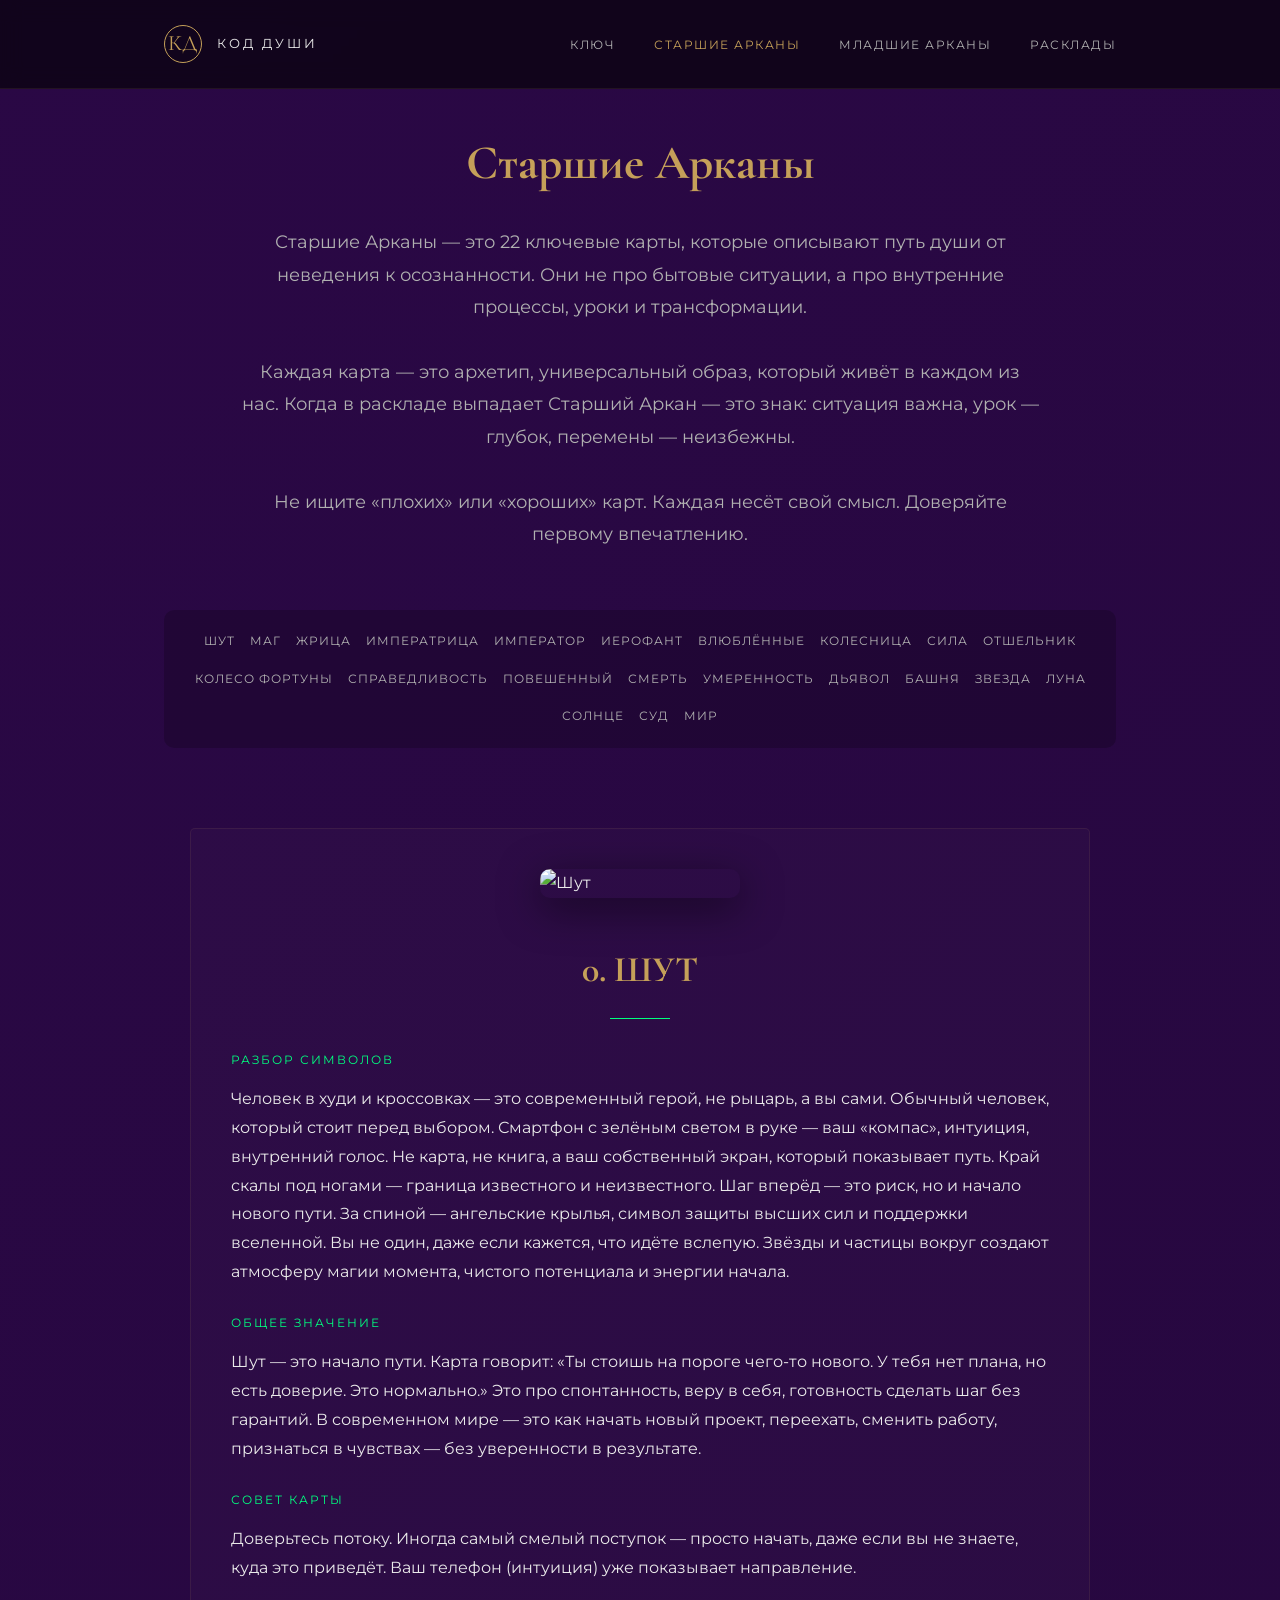
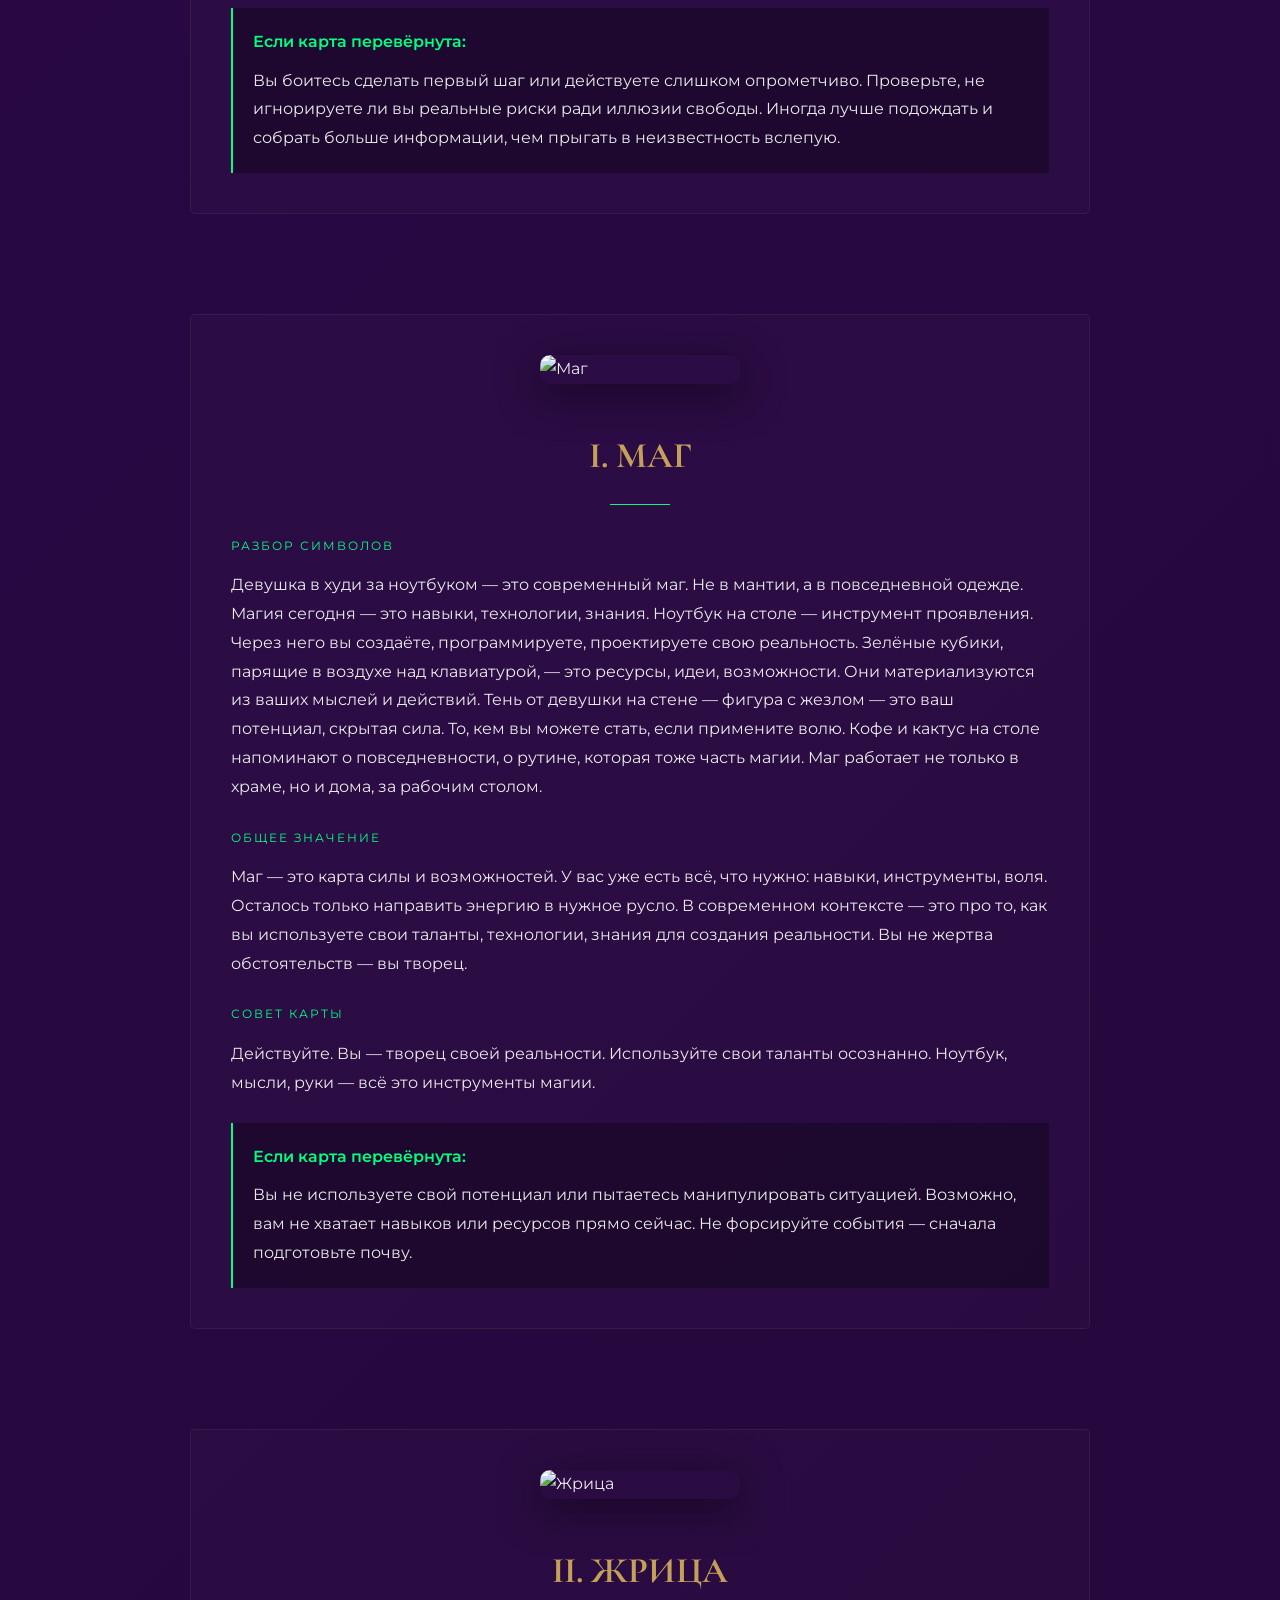
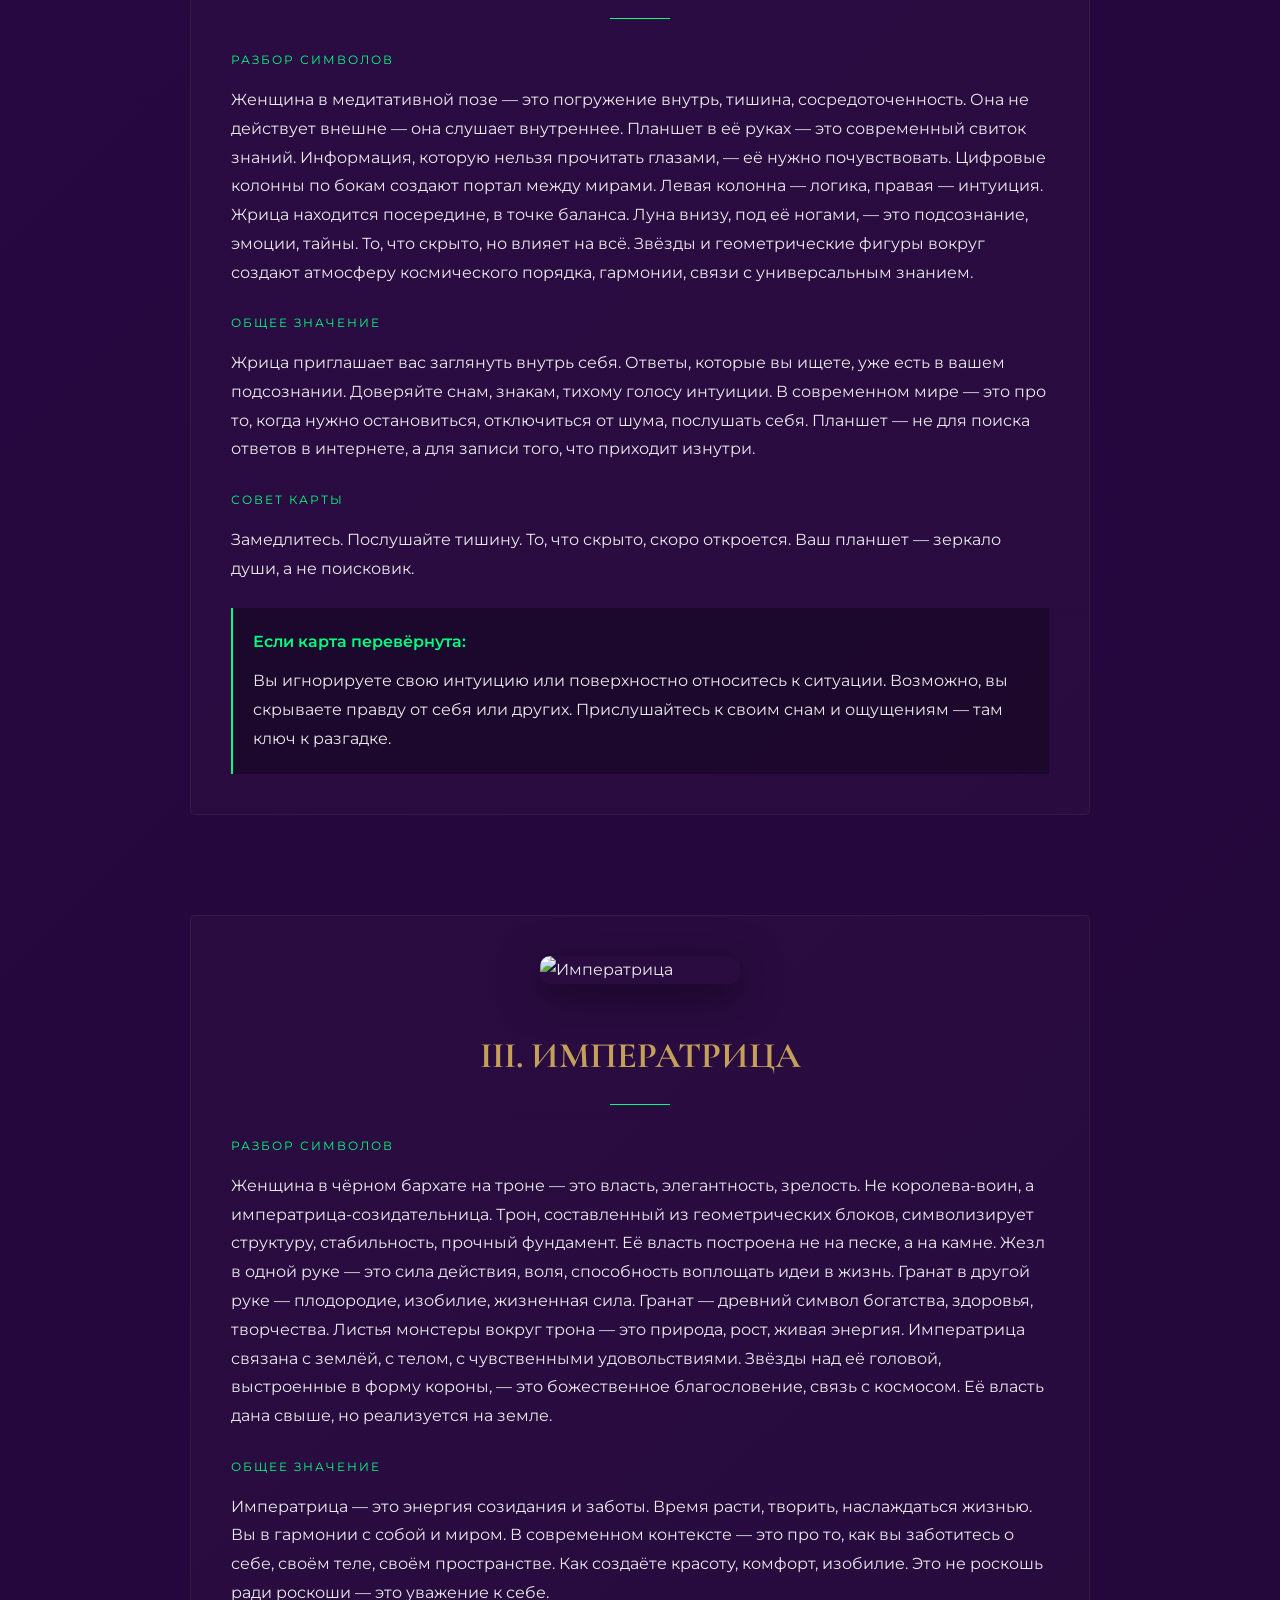
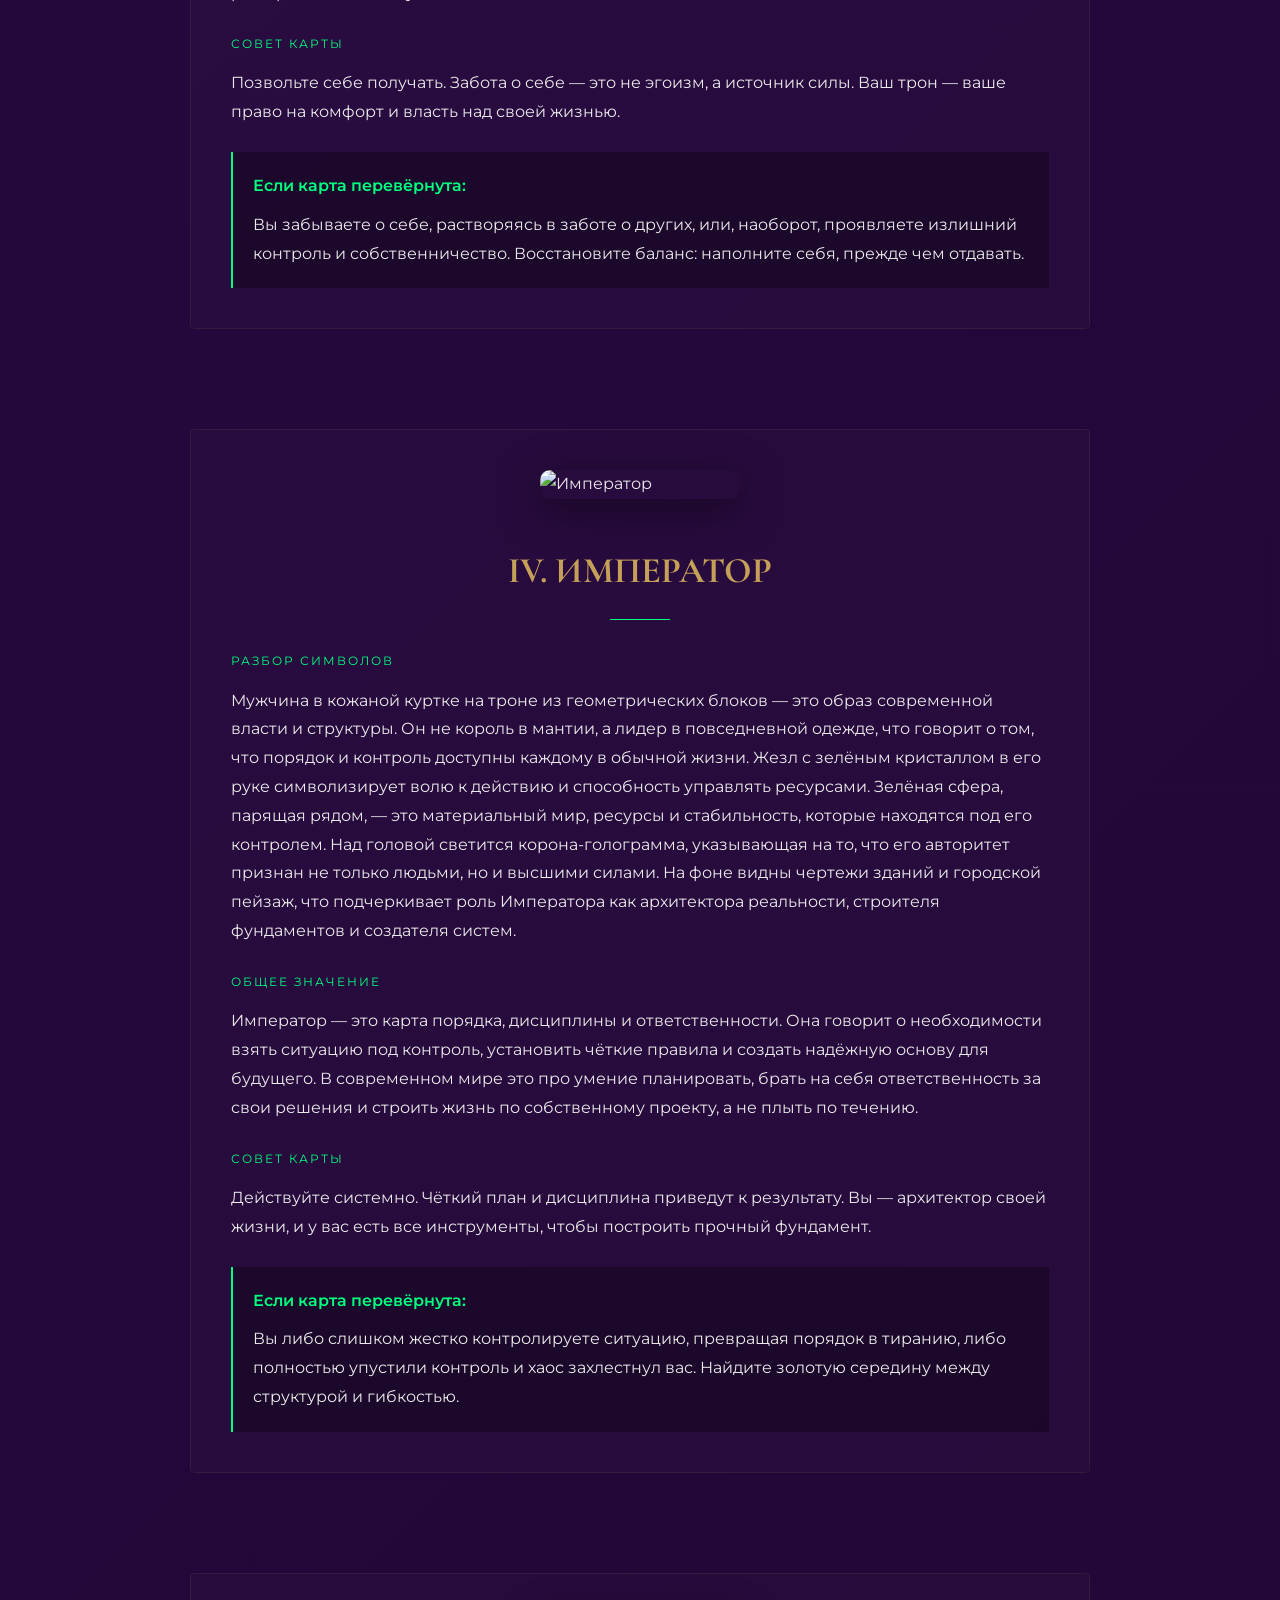
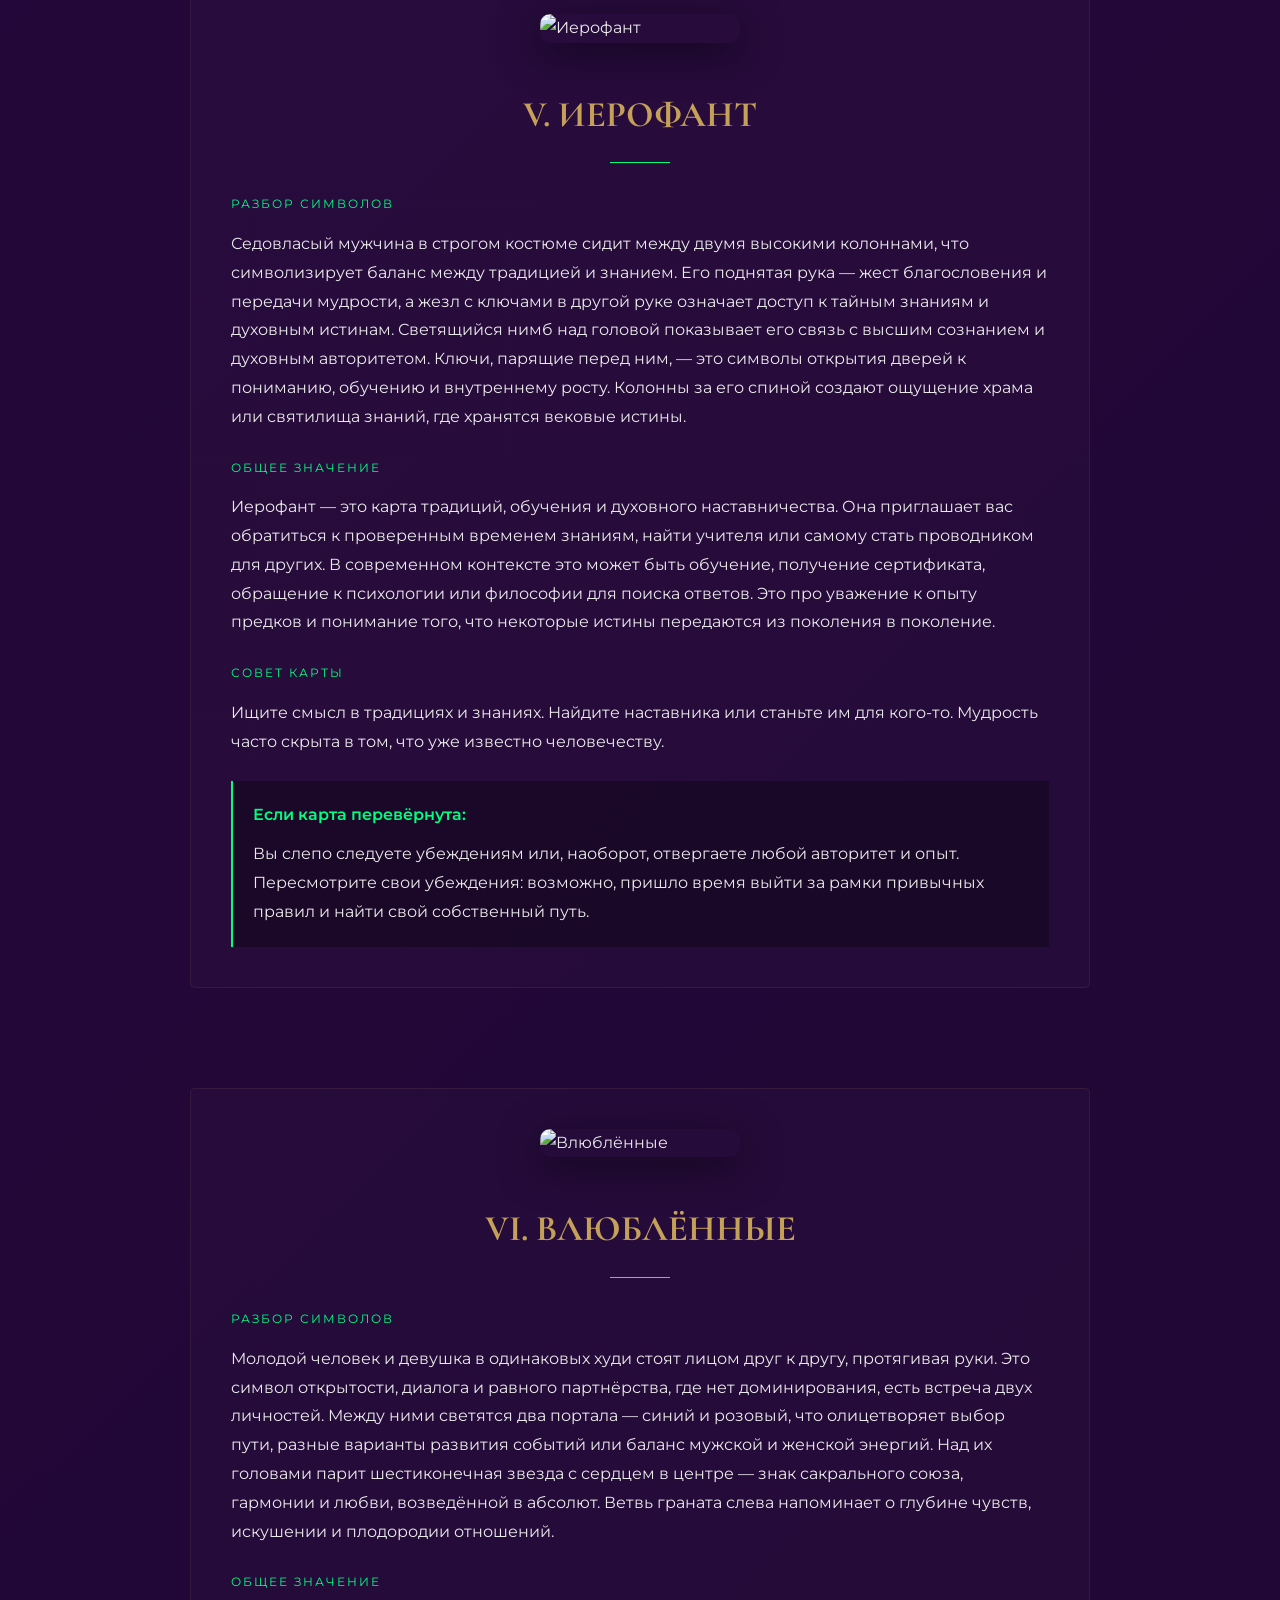
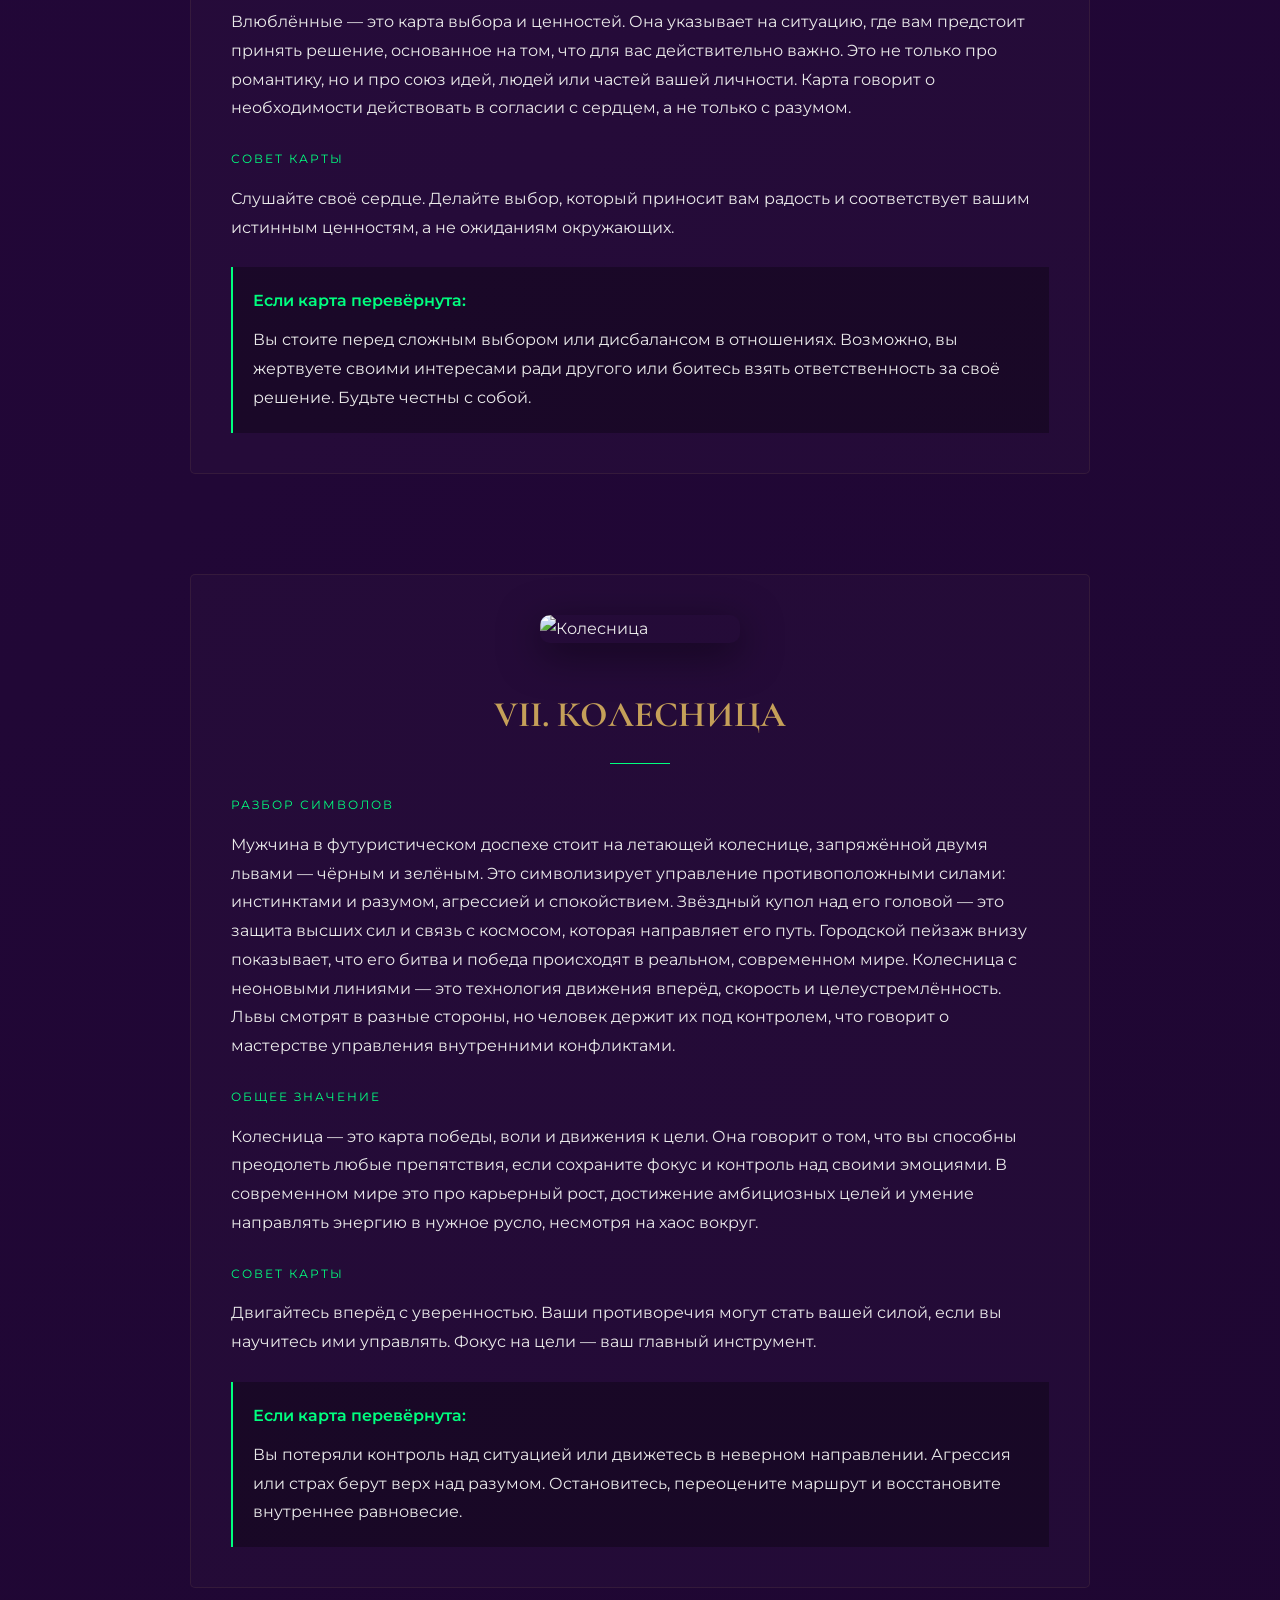
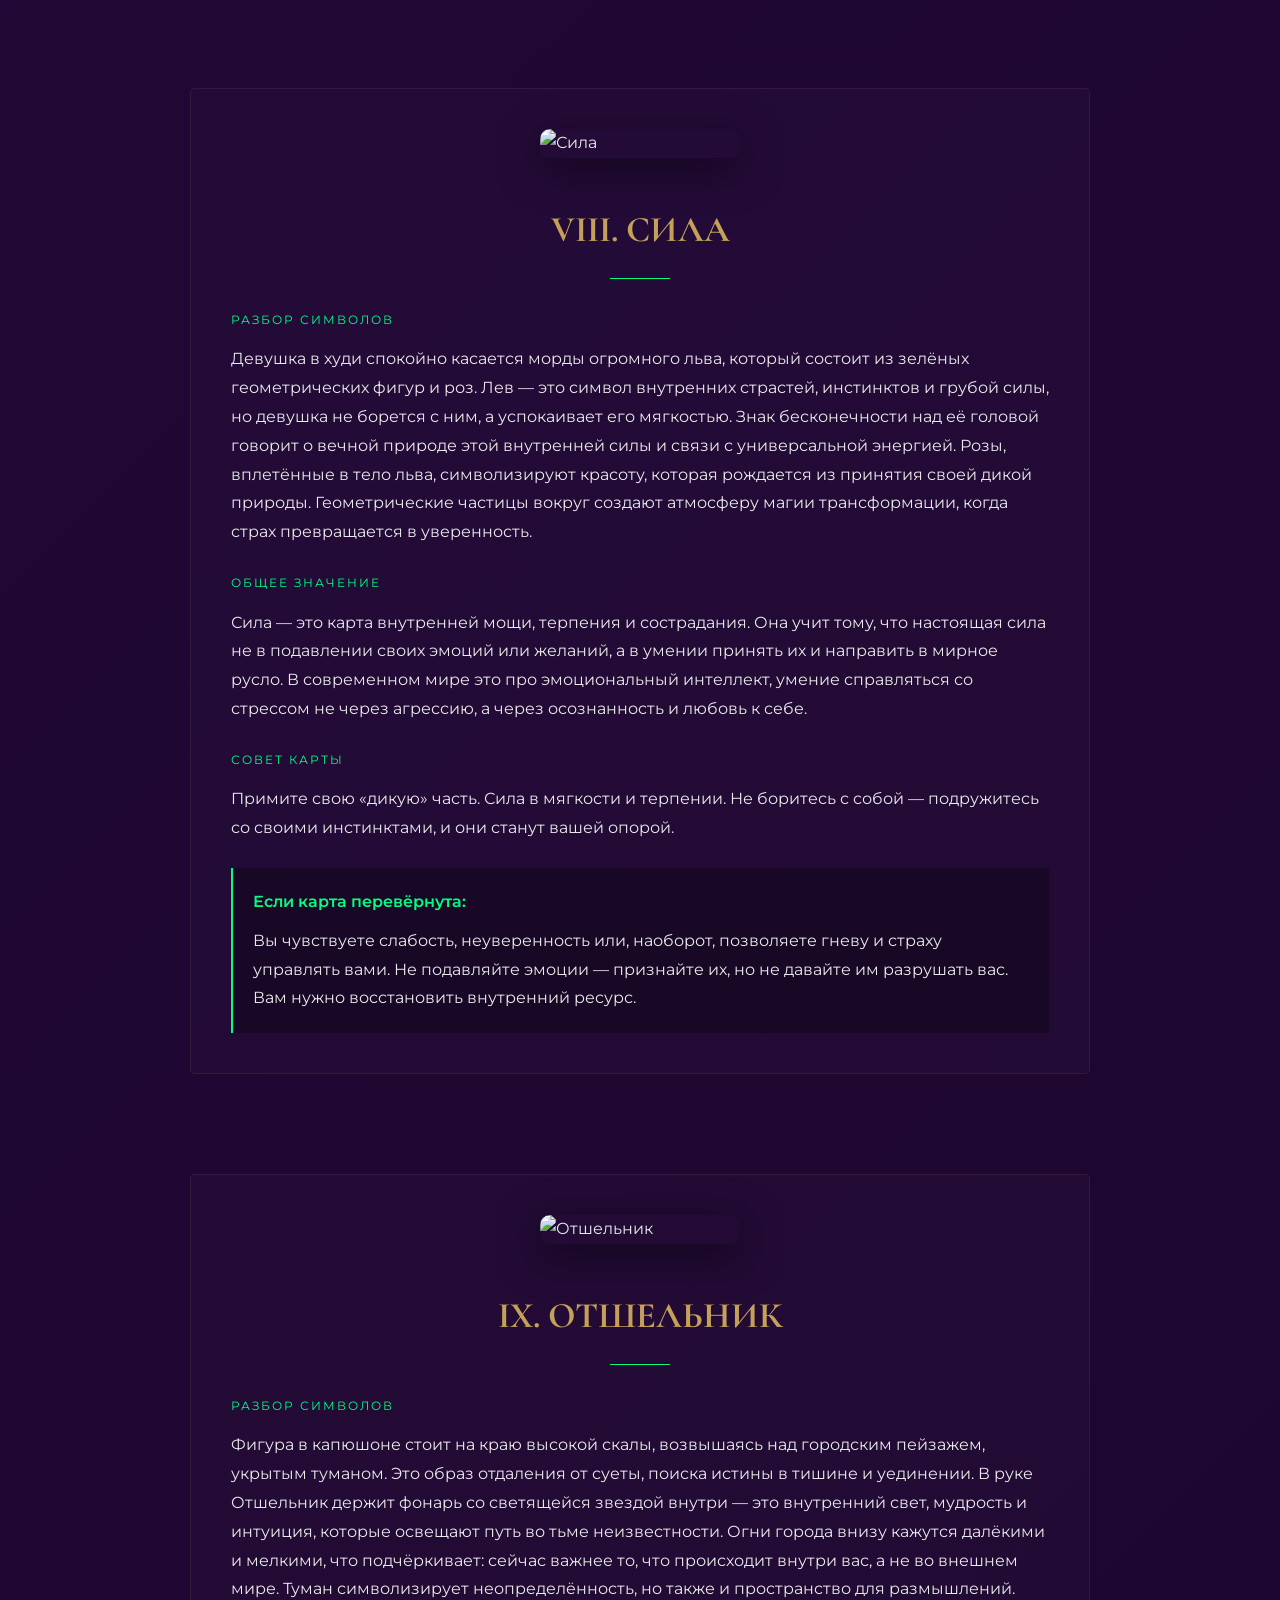
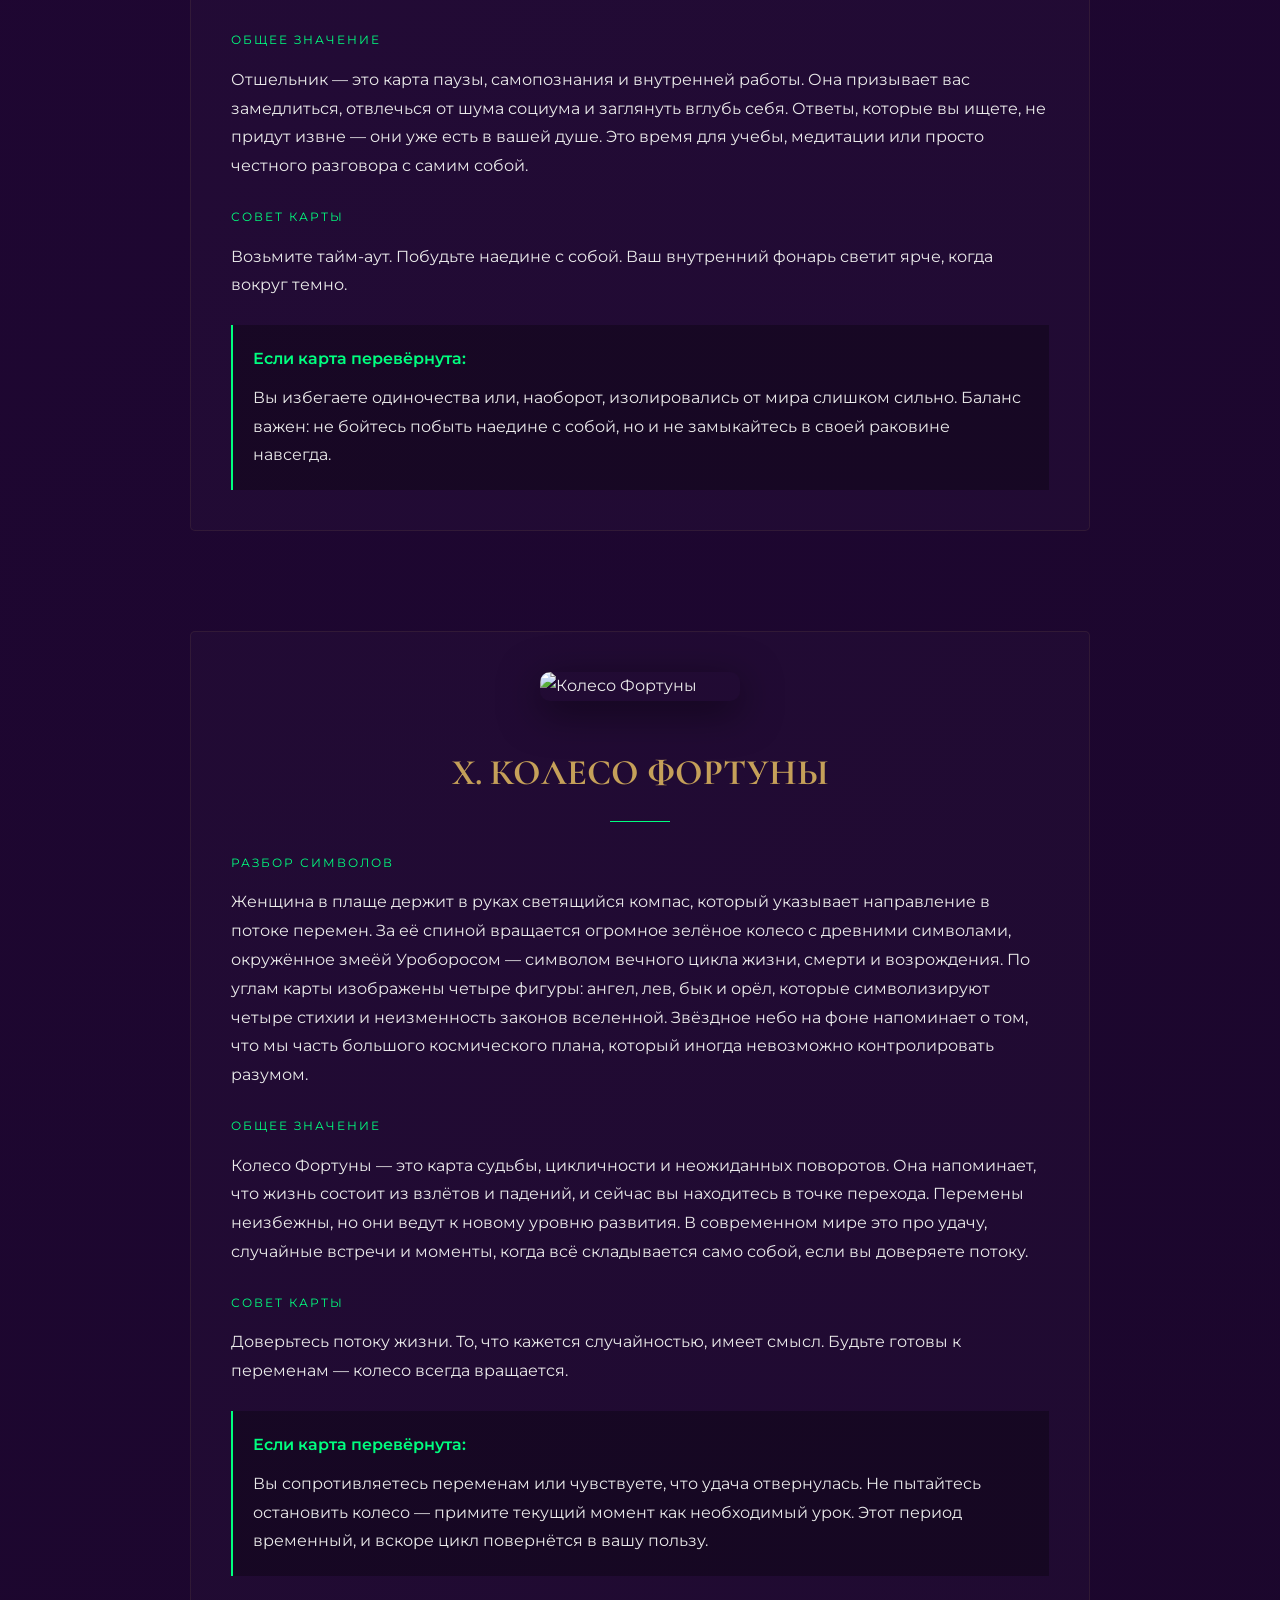
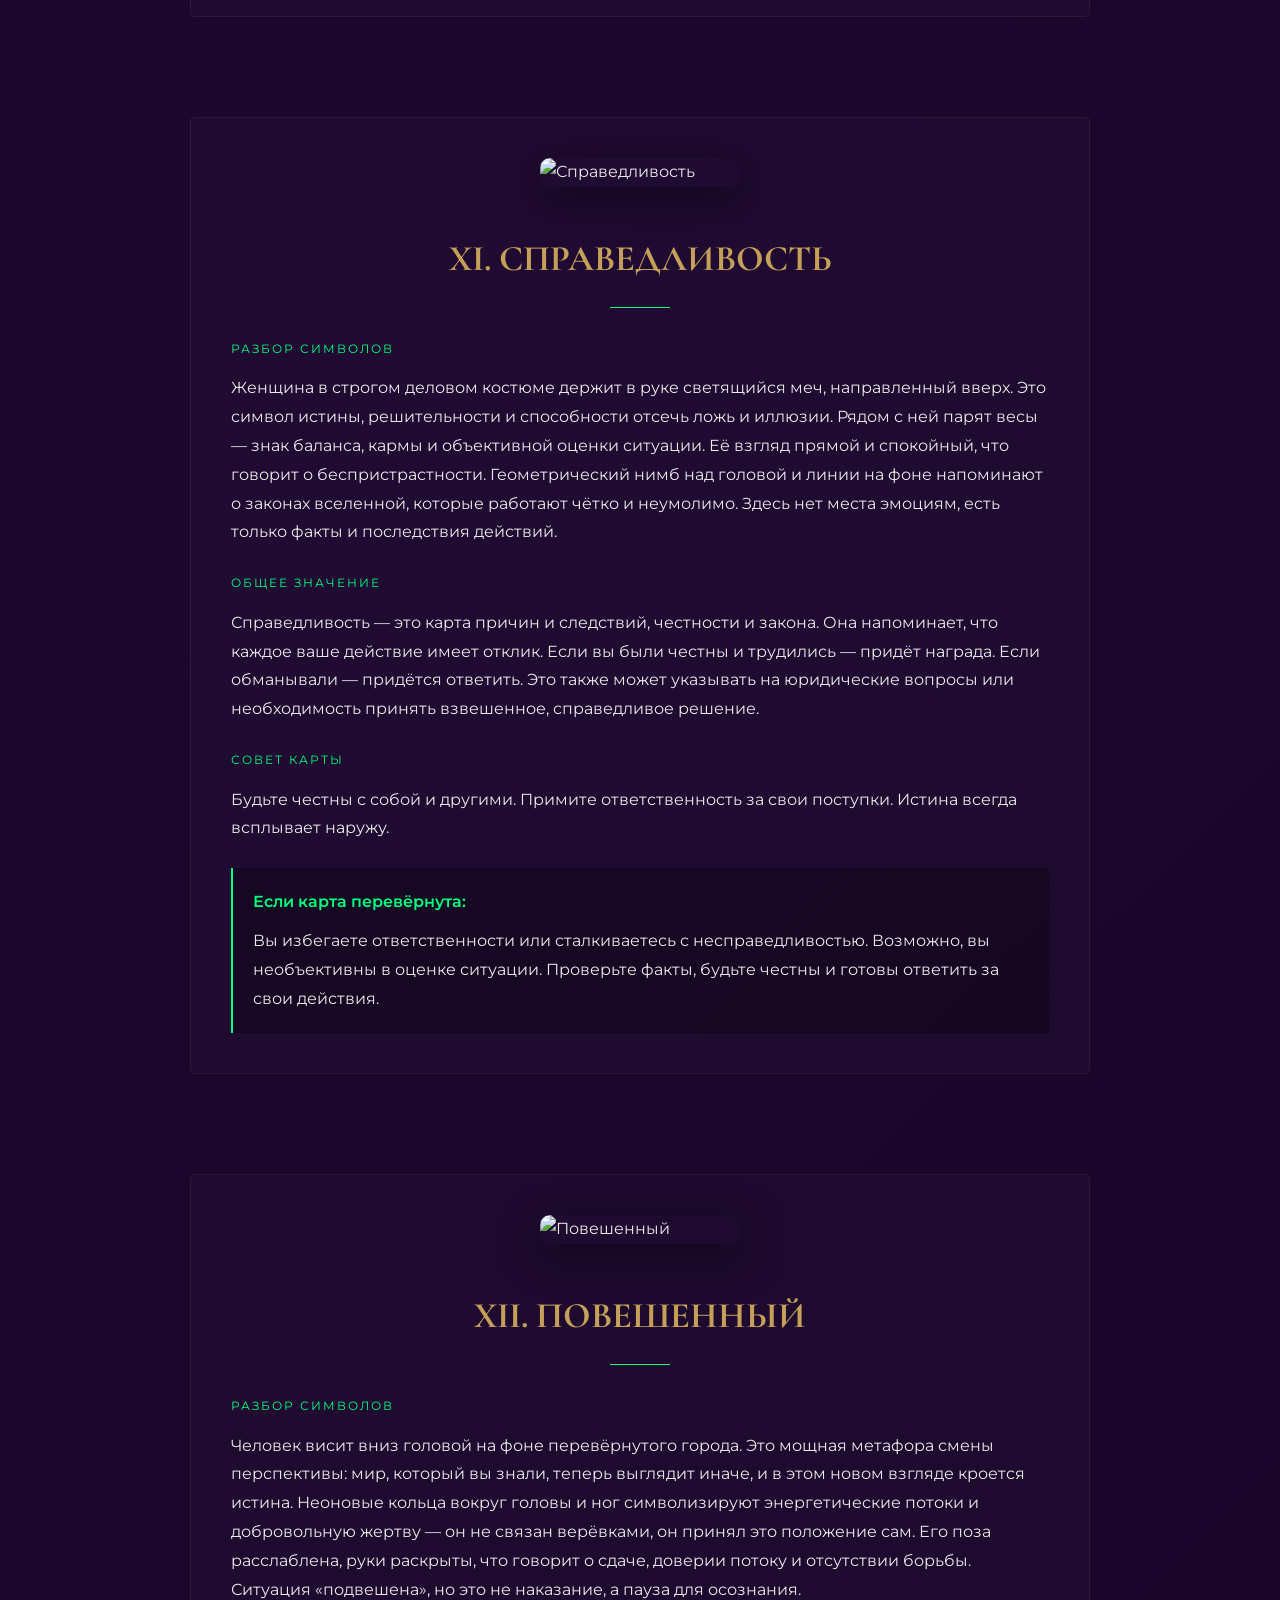
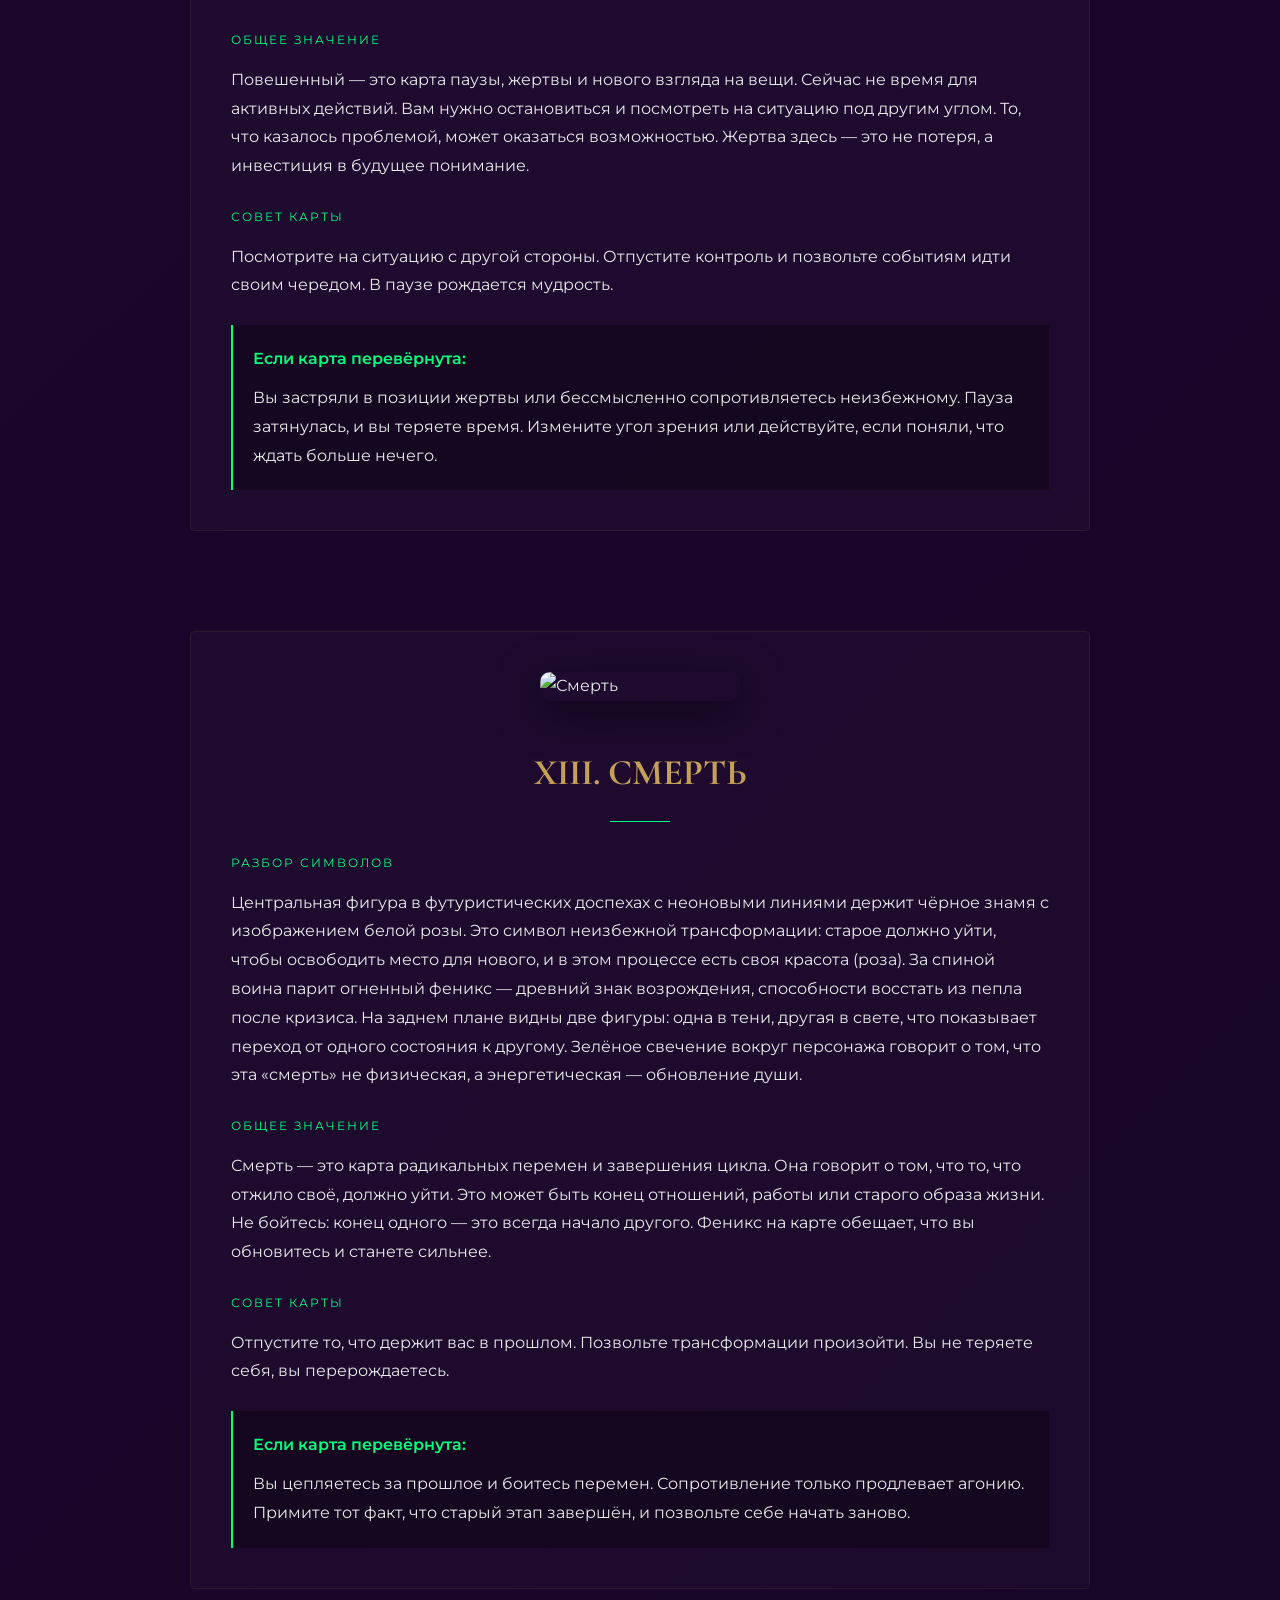
==== major.html @ 0b264f7a "Add files via upload" ====
<!DOCTYPE html>
<html lang="ru">
<head>
    <meta charset="UTF-8">
    <meta name="viewport" content="width=device-width, initial-scale=1.0">
    <title>Старшие Арканы | Код Души</title>
    <link rel="stylesheet" href="style.css">
    <link rel="preconnect" href="https://fonts.googleapis.com">
    <link rel="preconnect" href="https://fonts.gstatic.com" crossorigin>
    <link href="https://fonts.googleapis.com/css2?family=Cormorant+Garamond:ital,wght@0,300;0,400;0,600;1,400&family=Montserrat:wght@200;300;400&display=swap" rel="stylesheet">
    
       <style>
        .intro-text {
            max-width: 800px;
            margin: 0 auto 60px;
            text-align: center;
            font-size: 18px;
            line-height: 1.8;
            color: var(--text-muted);
        }

        .nav-links {
            display: flex;
            flex-wrap: wrap;
            justify-content: center;
            gap: 15px;
            margin-bottom: 80px;
            padding: 20px;
            background: rgba(0,0,0,0.2);
            border-radius: 10px;
        }

        .nav-links a {
            font-size: 12px;
            text-transform: uppercase;
            letter-spacing: 1px;
            color: var(--text-muted);
            text-decoration: none;
            transition: 0.3s;
            border-bottom: 1px solid transparent;
        }

        .nav-links a:hover {
            color: var(--gold);
            border-color: var(--gold);
        }

        .card-block {
            max-width: 900px;
            margin: 0 auto 100px;
            padding: 40px;
            background: rgba(255, 255, 255, 0.02);
            border: 1px solid rgba(197, 160, 89, 0.1);
            border-radius: 5px;
            scroll-margin-top: 120px;
        }

        .card-image {
            width: 100%;
            max-width: 200px; /* УМЕНЬШЕНО В 2 РАЗА */
            margin: 0 auto 40px;
            display: block;
            border-radius: 10px;
            box-shadow: 0 10px 40px rgba(0, 0, 0, 0.5);
        }

        .card-title {
            font-family: var(--font-serif);
            font-size: 36px;
            color: var(--gold);
            margin-bottom: 30px;
            text-align: center;
            position: relative;
        }

        .card-title::after {
            content: '';
            display: block;
            width: 60px;
            height: 1px;
            background: var(--emerald);
            margin: 15px auto 0;
        }

        .section-label {
            font-family: var(--font-sans);
            font-size: 12px;
            text-transform: uppercase;
            letter-spacing: 2px;
            color: var(--emerald);
            margin-bottom: 15px;
            display: block;
        }

        .card-text {
            font-size: 16px;
            line-height: 1.8;
            color: var(--text-main);
            margin-bottom: 25px;
        }

        .reversed-box {
            background: rgba(0, 0, 0, 0.3);
            padding: 20px;
            border-left: 2px solid var(--emerald);
            margin-top: 20px;
        }

        .reversed-title {
            color: var(--emerald);
            font-weight: 600;
            margin-bottom: 10px;
            display: block;
        }

        .back-to-top {
            position: fixed;
            bottom: 30px;
            right: 30px;
            width: 50px;
            height: 50px;
            background: rgba(197, 160, 89, 0.1);
            border: 1px solid var(--gold);
            color: var(--gold);
            display: flex;
            align-items: center;
            justify-content: center;
            font-size: 24px;
            cursor: pointer;
            opacity: 0;
            visibility: hidden;
            transition: 0.4s;
            z-index: 900;
            text-decoration: none;
        }

        .back-to-top.visible {
            opacity: 1;
            visibility: visible;
        }

        .back-to-top:hover {
            background: var(--gold);
            color: var(--bg-deep);
        }

        @media (max-width: 768px) {
            .card-image {
                max-width: 150px; /* УМЕНЬШЕНО ДЛЯ МОБИЛЬНЫХ */
            }
            
            .card-block {
                padding: 25px;
            }
        }
    </style>
</head>
<body>

    <header class="header">
        <div class="container header-inner">
            <a href="index.html" class="logo-link">
                <div class="logo-mono">КД</div>
                <div class="logo-text">КОД ДУШИ</div>
            </a>
            <nav class="desktop-nav">
                <a href="key.html">Ключ</a>
                <a href="major.html" style="color: var(--gold);">Старшие Арканы</a>
                <a href="minor.html">Младшие Арканы</a>
                <a href="spreads.html">Расклады</a>
            </nav>
        </div>
    </header>

    <main class="container" style="padding-top: 120px;">
        
        <h1 style="text-align: center; font-family: var(--font-serif); font-size: 48px; color: var(--gold); margin-bottom: 20px;">Старшие Арканы</h1>
        
        <p class="intro-text">
            Старшие Арканы — это 22 ключевые карты, которые описывают путь души от неведения к осознанности. Они не про бытовые ситуации, а про внутренние процессы, уроки и трансформации.<br><br>
            Каждая карта — это архетип, универсальный образ, который живёт в каждом из нас. Когда в раскладе выпадает Старший Аркан — это знак: ситуация важна, урок — глубок, перемены — неизбежны.<br><br>
            Не ищите «плохих» или «хороших» карт. Каждая несёт свой смысл. Доверяйте первому впечатлению.
        </p>

        <div class="nav-links" id="top">
            <a href="#shut">Шут</a>
            <a href="#mag">Маг</a>
            <a href="#zhrica">Жрица</a>
            <a href="#imperatritsa">Императрица</a>
            <a href="#imperator">Император</a>
            <a href="#ierofant">Иерофант</a>
            <a href="#vlublennye">Влюблённые</a>
            <a href="#kolesnica">Колесница</a>
            <a href="#sila">Сила</a>
            <a href="#otshelnik">Отшельник</a>
            <a href="#koleso">Колесо Фортуны</a>
            <a href="#spravedlivost">Справедливость</a>
            <a href="#poveshenny">Повешенный</a>
            <a href="#smert">Смерть</a>
            <a href="#umerennost">Умеренность</a>
            <a href="#dyavol">Дьявол</a>
            <a href="#bashnya">Башня</a>
            <a href="#zvezda">Звезда</a>
            <a href="#luna">Луна</a>
            <a href="#solntse">Солнце</a>
            <a href="#sud">Суд</a>
            <a href="#mir">Мир</a>
        </div>

        <!-- 0. ШУТ -->
        <article id="shut" class="card-block">
            <img src="images/major/shut.png" alt="Шут" class="card-image">
            <h2 class="card-title">0. ШУТ</h2>
            
            <span class="section-label">Разбор символов</span>
            <p class="card-text">Человек в худи и кроссовках — это современный герой, не рыцарь, а вы сами. Обычный человек, который стоит перед выбором. Смартфон с зелёным светом в руке — ваш «компас», интуиция, внутренний голос. Не карта, не книга, а ваш собственный экран, который показывает путь. Край скалы под ногами — граница известного и неизвестного. Шаг вперёд — это риск, но и начало нового пути. За спиной — ангельские крылья, символ защиты высших сил и поддержки вселенной. Вы не один, даже если кажется, что идёте вслепую. Звёзды и частицы вокруг создают атмосферу магии момента, чистого потенциала и энергии начала.</p>

            <span class="section-label">Общее значение</span>
            <p class="card-text">Шут — это начало пути. Карта говорит: «Ты стоишь на пороге чего-то нового. У тебя нет плана, но есть доверие. Это нормально.» Это про спонтанность, веру в себя, готовность сделать шаг без гарантий. В современном мире — это как начать новый проект, переехать, сменить работу, признаться в чувствах — без уверенности в результате.</p>

            <span class="section-label">Совет карты</span>
            <p class="card-text">Доверьтесь потоку. Иногда самый смелый поступок — просто начать, даже если вы не знаете, куда это приведёт. Ваш телефон (интуиция) уже показывает направление.</p>

            <div class="reversed-box">
                <span class="reversed-title">Если карта перевёрнута:</span>
                <p class="card-text" style="margin-bottom:0;">Вы боитесь сделать первый шаг или действуете слишком опрометчиво. Проверьте, не игнорируете ли вы реальные риски ради иллюзии свободы. Иногда лучше подождать и собрать больше информации, чем прыгать в неизвестность вслепую.</p>
            </div>
        </article>

        <!-- I. МАГ -->
        <article id="mag" class="card-block">
            <img src="images/major/mag.png" alt="Маг" class="card-image">
            <h2 class="card-title">I. МАГ</h2>
            
            <span class="section-label">Разбор символов</span>
            <p class="card-text">Девушка в худи за ноутбуком — это современный маг. Не в мантии, а в повседневной одежде. Магия сегодня — это навыки, технологии, знания. Ноутбук на столе — инструмент проявления. Через него вы создаёте, программируете, проектируете свою реальность. Зелёные кубики, парящие в воздухе над клавиатурой, — это ресурсы, идеи, возможности. Они материализуются из ваших мыслей и действий. Тень от девушки на стене — фигура с жезлом — это ваш потенциал, скрытая сила. То, кем вы можете стать, если примените волю. Кофе и кактус на столе напоминают о повседневности, о рутине, которая тоже часть магии. Маг работает не только в храме, но и дома, за рабочим столом.</p>

            <span class="section-label">Общее значение</span>
            <p class="card-text">Маг — это карта силы и возможностей. У вас уже есть всё, что нужно: навыки, инструменты, воля. Осталось только направить энергию в нужное русло. В современном контексте — это про то, как вы используете свои таланты, технологии, знания для создания реальности. Вы не жертва обстоятельств — вы творец.</p>

            <span class="section-label">Совет карты</span>
            <p class="card-text">Действуйте. Вы — творец своей реальности. Используйте свои таланты осознанно. Ноутбук, мысли, руки — всё это инструменты магии.</p>

            <div class="reversed-box">
                <span class="reversed-title">Если карта перевёрнута:</span>
                <p class="card-text" style="margin-bottom:0;">Вы не используете свой потенциал или пытаетесь манипулировать ситуацией. Возможно, вам не хватает навыков или ресурсов прямо сейчас. Не форсируйте события — сначала подготовьте почву.</p>
            </div>
        </article>

        <!-- II. ЖРИЦА -->
        <article id="zhrica" class="card-block">
            <img src="images/major/zhrica.png" alt="Жрица" class="card-image">
            <h2 class="card-title">II. ЖРИЦА</h2>
            
            <span class="section-label">Разбор символов</span>
            <p class="card-text">Женщина в медитативной позе — это погружение внутрь, тишина, сосредоточенность. Она не действует внешне — она слушает внутреннее. Планшет в её руках — это современный свиток знаний. Информация, которую нельзя прочитать глазами, — её нужно почувствовать. Цифровые колонны по бокам создают портал между мирами. Левая колонна — логика, правая — интуиция. Жрица находится посередине, в точке баланса. Луна внизу, под её ногами, — это подсознание, эмоции, тайны. То, что скрыто, но влияет на всё. Звёзды и геометрические фигуры вокруг создают атмосферу космического порядка, гармонии, связи с универсальным знанием.</p>

            <span class="section-label">Общее значение</span>
            <p class="card-text">Жрица приглашает вас заглянуть внутрь себя. Ответы, которые вы ищете, уже есть в вашем подсознании. Доверяйте снам, знакам, тихому голосу интуиции. В современном мире — это про то, когда нужно остановиться, отключиться от шума, послушать себя. Планшет — не для поиска ответов в интернете, а для записи того, что приходит изнутри.</p>

            <span class="section-label">Совет карты</span>
            <p class="card-text">Замедлитесь. Послушайте тишину. То, что скрыто, скоро откроется. Ваш планшет — зеркало души, а не поисковик.</p>

            <div class="reversed-box">
                <span class="reversed-title">Если карта перевёрнута:</span>
                <p class="card-text" style="margin-bottom:0;">Вы игнорируете свою интуицию или поверхностно относитесь к ситуации. Возможно, вы скрываете правду от себя или других. Прислушайтесь к своим снам и ощущениям — там ключ к разгадке.</p>
            </div>
        </article>

        <!-- III. ИМПЕРАТРИЦА -->
        <article id="imperatritsa" class="card-block">
            <img src="images/major/imperatritsa.png" alt="Императрица" class="card-image">
            <h2 class="card-title">III. ИМПЕРАТРИЦА</h2>
            
            <span class="section-label">Разбор символов</span>
            <p class="card-text">Женщина в чёрном бархате на троне — это власть, элегантность, зрелость. Не королева-воин, а императрица-созидательница. Трон, составленный из геометрических блоков, символизирует структуру, стабильность, прочный фундамент. Её власть построена не на песке, а на камне. Жезл в одной руке — это сила действия, воля, способность воплощать идеи в жизнь. Гранат в другой руке — плодородие, изобилие, жизненная сила. Гранат — древний символ богатства, здоровья, творчества. Листья монстеры вокруг трона — это природа, рост, живая энергия. Императрица связана с землёй, с телом, с чувственными удовольствиями. Звёзды над её головой, выстроенные в форму короны, — это божественное благословение, связь с космосом. Её власть дана свыше, но реализуется на земле.</p>

            <span class="section-label">Общее значение</span>
            <p class="card-text">Императрица — это энергия созидания и заботы. Время расти, творить, наслаждаться жизнью. Вы в гармонии с собой и миром. В современном контексте — это про то, как вы заботитесь о себе, своём теле, своём пространстве. Как создаёте красоту, комфорт, изобилие. Это не роскошь ради роскоши — это уважение к себе.</p>

            <span class="section-label">Совет карты</span>
            <p class="card-text">Позвольте себе получать. Забота о себе — это не эгоизм, а источник силы. Ваш трон — ваше право на комфорт и власть над своей жизнью.</p>

            <div class="reversed-box">
                <span class="reversed-title">Если карта перевёрнута:</span>
                <p class="card-text" style="margin-bottom:0;">Вы забываете о себе, растворяясь в заботе о других, или, наоборот, проявляете излишний контроль и собственничество. Восстановите баланс: наполните себя, прежде чем отдавать.</p>
            </div>
        </article>

        <!-- IV. ИМПЕРАТОР -->
        <article id="imperator" class="card-block">
            <img src="images/major/imperator.png" alt="Император" class="card-image">
            <h2 class="card-title">IV. ИМПЕРАТОР</h2>
            
            <span class="section-label">Разбор символов</span>
            <p class="card-text">Мужчина в кожаной куртке на троне из геометрических блоков — это образ современной власти и структуры. Он не король в мантии, а лидер в повседневной одежде, что говорит о том, что порядок и контроль доступны каждому в обычной жизни. Жезл с зелёным кристаллом в его руке символизирует волю к действию и способность управлять ресурсами. Зелёная сфера, парящая рядом, — это материальный мир, ресурсы и стабильность, которые находятся под его контролем. Над головой светится корона-голограмма, указывающая на то, что его авторитет признан не только людьми, но и высшими силами. На фоне видны чертежи зданий и городской пейзаж, что подчеркивает роль Императора как архитектора реальности, строителя фундаментов и создателя систем.</p>

            <span class="section-label">Общее значение</span>
            <p class="card-text">Император — это карта порядка, дисциплины и ответственности. Она говорит о необходимости взять ситуацию под контроль, установить чёткие правила и создать надёжную основу для будущего. В современном мире это про умение планировать, брать на себя ответственность за свои решения и строить жизнь по собственному проекту, а не плыть по течению.</p>

            <span class="section-label">Совет карты</span>
            <p class="card-text">Действуйте системно. Чёткий план и дисциплина приведут к результату. Вы — архитектор своей жизни, и у вас есть все инструменты, чтобы построить прочный фундамент.</p>

            <div class="reversed-box">
                <span class="reversed-title">Если карта перевёрнута:</span>
                <p class="card-text" style="margin-bottom:0;">Вы либо слишком жестко контролируете ситуацию, превращая порядок в тиранию, либо полностью упустили контроль и хаос захлестнул вас. Найдите золотую середину между структурой и гибкостью.</p>
            </div>
        </article>

        <!-- V. ИЕРОФАНТ -->
        <article id="ierofant" class="card-block">
            <img src="images/major/ierofant.png" alt="Иерофант" class="card-image">
            <h2 class="card-title">V. ИЕРОФАНТ</h2>
            
            <span class="section-label">Разбор символов</span>
            <p class="card-text">Седовласый мужчина в строгом костюме сидит между двумя высокими колоннами, что символизирует баланс между традицией и знанием. Его поднятая рука — жест благословения и передачи мудрости, а жезл с ключами в другой руке означает доступ к тайным знаниям и духовным истинам. Светящийся нимб над головой показывает его связь с высшим сознанием и духовным авторитетом. Ключи, парящие перед ним, — это символы открытия дверей к пониманию, обучению и внутреннему росту. Колонны за его спиной создают ощущение храма или святилища знаний, где хранятся вековые истины.</p>

            <span class="section-label">Общее значение</span>
            <p class="card-text">Иерофант — это карта традиций, обучения и духовного наставничества. Она приглашает вас обратиться к проверенным временем знаниям, найти учителя или самому стать проводником для других. В современном контексте это может быть обучение, получение сертификата, обращение к психологии или философии для поиска ответов. Это про уважение к опыту предков и понимание того, что некоторые истины передаются из поколения в поколение.</p>

            <span class="section-label">Совет карты</span>
            <p class="card-text">Ищите смысл в традициях и знаниях. Найдите наставника или станьте им для кого-то. Мудрость часто скрыта в том, что уже известно человечеству.</p>

            <div class="reversed-box">
                <span class="reversed-title">Если карта перевёрнута:</span>
                <p class="card-text" style="margin-bottom:0;">Вы слепо следуете убеждениям или, наоборот, отвергаете любой авторитет и опыт. Пересмотрите свои убеждения: возможно, пришло время выйти за рамки привычных правил и найти свой собственный путь.</p>
            </div>
        </article>

        <!-- VI. ВЛЮБЛЁННЫЕ -->
        <article id="vlublennye" class="card-block">
            <img src="images/major/vlublennye.png" alt="Влюблённые" class="card-image">
            <h2 class="card-title">VI. ВЛЮБЛЁННЫЕ</h2>
            
            <span class="section-label">Разбор символов</span>
            <p class="card-text">Молодой человек и девушка в одинаковых худи стоят лицом друг к другу, протягивая руки. Это символ открытости, диалога и равного партнёрства, где нет доминирования, есть встреча двух личностей. Между ними светятся два портала — синий и розовый, что олицетворяет выбор пути, разные варианты развития событий или баланс мужской и женской энергий. Над их головами парит шестиконечная звезда с сердцем в центре — знак сакрального союза, гармонии и любви, возведённой в абсолют. Ветвь граната слева напоминает о глубине чувств, искушении и плодородии отношений.</p>

            <span class="section-label">Общее значение</span>
            <p class="card-text">Влюблённые — это карта выбора и ценностей. Она указывает на ситуацию, где вам предстоит принять решение, основанное на том, что для вас действительно важно. Это не только про романтику, но и про союз идей, людей или частей вашей личности. Карта говорит о необходимости действовать в согласии с сердцем, а не только с разумом.</p>

            <span class="section-label">Совет карты</span>
            <p class="card-text">Слушайте своё сердце. Делайте выбор, который приносит вам радость и соответствует вашим истинным ценностям, а не ожиданиям окружающих.</p>

            <div class="reversed-box">
                <span class="reversed-title">Если карта перевёрнута:</span>
                <p class="card-text" style="margin-bottom:0;">Вы стоите перед сложным выбором или дисбалансом в отношениях. Возможно, вы жертвуете своими интересами ради другого или боитесь взять ответственность за своё решение. Будьте честны с собой.</p>
            </div>
        </article>

        <!-- VII. КОЛЕСНИЦА -->
        <article id="kolesnica" class="card-block">
            <img src="images/major/kolesnica.png" alt="Колесница" class="card-image">
            <h2 class="card-title">VII. КОЛЕСНИЦА</h2>
            
            <span class="section-label">Разбор символов</span>
            <p class="card-text">Мужчина в футуристическом доспехе стоит на летающей колеснице, запряжённой двумя львами — чёрным и зелёным. Это символизирует управление противоположными силами: инстинктами и разумом, агрессией и спокойствием. Звёздный купол над его головой — это защита высших сил и связь с космосом, которая направляет его путь. Городской пейзаж внизу показывает, что его битва и победа происходят в реальном, современном мире. Колесница с неоновыми линиями — это технология движения вперёд, скорость и целеустремлённость. Львы смотрят в разные стороны, но человек держит их под контролем, что говорит о мастерстве управления внутренними конфликтами.</p>

            <span class="section-label">Общее значение</span>
            <p class="card-text">Колесница — это карта победы, воли и движения к цели. Она говорит о том, что вы способны преодолеть любые препятствия, если сохраните фокус и контроль над своими эмоциями. В современном мире это про карьерный рост, достижение амбициозных целей и умение направлять энергию в нужное русло, несмотря на хаос вокруг.</p>

            <span class="section-label">Совет карты</span>
            <p class="card-text">Двигайтесь вперёд с уверенностью. Ваши противоречия могут стать вашей силой, если вы научитесь ими управлять. Фокус на цели — ваш главный инструмент.</p>

            <div class="reversed-box">
                <span class="reversed-title">Если карта перевёрнута:</span>
                <p class="card-text" style="margin-bottom:0;">Вы потеряли контроль над ситуацией или движетесь в неверном направлении. Агрессия или страх берут верх над разумом. Остановитесь, переоцените маршрут и восстановите внутреннее равновесие.</p>
            </div>
        </article>

        <!-- VIII. СИЛА -->
        <article id="sila" class="card-block">
            <img src="images/major/sila.png" alt="Сила" class="card-image">
            <h2 class="card-title">VIII. СИЛА</h2>
            
            <span class="section-label">Разбор символов</span>
            <p class="card-text">Девушка в худи спокойно касается морды огромного льва, который состоит из зелёных геометрических фигур и роз. Лев — это символ внутренних страстей, инстинктов и грубой силы, но девушка не борется с ним, а успокаивает его мягкостью. Знак бесконечности над её головой говорит о вечной природе этой внутренней силы и связи с универсальной энергией. Розы, вплетённые в тело льва, символизируют красоту, которая рождается из принятия своей дикой природы. Геометрические частицы вокруг создают атмосферу магии трансформации, когда страх превращается в уверенность.</p>

            <span class="section-label">Общее значение</span>
            <p class="card-text">Сила — это карта внутренней мощи, терпения и сострадания. Она учит тому, что настоящая сила не в подавлении своих эмоций или желаний, а в умении принять их и направить в мирное русло. В современном мире это про эмоциональный интеллект, умение справляться со стрессом не через агрессию, а через осознанность и любовь к себе.</p>

            <span class="section-label">Совет карты</span>
            <p class="card-text">Примите свою «дикую» часть. Сила в мягкости и терпении. Не боритесь с собой — подружитесь со своими инстинктами, и они станут вашей опорой.</p>

            <div class="reversed-box">
                <span class="reversed-title">Если карта перевёрнута:</span>
                <p class="card-text" style="margin-bottom:0;">Вы чувствуете слабость, неуверенность или, наоборот, позволяете гневу и страху управлять вами. Не подавляйте эмоции — признайте их, но не давайте им разрушать вас. Вам нужно восстановить внутренний ресурс.</p>
            </div>
        </article>

        <!-- IX. ОТШЕЛЬНИК -->
        <article id="otshelnik" class="card-block">
            <img src="images/major/otshelnik.png" alt="Отшельник" class="card-image">
            <h2 class="card-title">IX. ОТШЕЛЬНИК</h2>
            
            <span class="section-label">Разбор символов</span>
            <p class="card-text">Фигура в капюшоне стоит на краю высокой скалы, возвышаясь над городским пейзажем, укрытым туманом. Это образ отдаления от суеты, поиска истины в тишине и уединении. В руке Отшельник держит фонарь со светящейся звездой внутри — это внутренний свет, мудрость и интуиция, которые освещают путь во тьме неизвестности. Огни города внизу кажутся далёкими и мелкими, что подчёркивает: сейчас важнее то, что происходит внутри вас, а не во внешнем мире. Туман символизирует неопределённость, но также и пространство для размышлений.</p>

            <span class="section-label">Общее значение</span>
            <p class="card-text">Отшельник — это карта паузы, самопознания и внутренней работы. Она призывает вас замедлиться, отвлечься от шума социума и заглянуть вглубь себя. Ответы, которые вы ищете, не придут извне — они уже есть в вашей душе. Это время для учебы, медитации или просто честного разговора с самим собой.</p>

            <span class="section-label">Совет карты</span>
            <p class="card-text">Возьмите тайм-аут. Побудьте наедине с собой. Ваш внутренний фонарь светит ярче, когда вокруг темно.</p>

            <div class="reversed-box">
                <span class="reversed-title">Если карта перевёрнута:</span>
                <p class="card-text" style="margin-bottom:0;">Вы избегаете одиночества или, наоборот, изолировались от мира слишком сильно. Баланс важен: не бойтесь побыть наедине с собой, но и не замыкайтесь в своей раковине навсегда.</p>
            </div>
        </article>

        <!-- X. КОЛЕСО ФОРТУНЫ -->
        <article id="koleso" class="card-block">
            <img src="images/major/koleso.png" alt="Колесо Фортуны" class="card-image">
            <h2 class="card-title">X. КОЛЕСО ФОРТУНЫ</h2>
            
            <span class="section-label">Разбор символов</span>
            <p class="card-text">Женщина в плаще держит в руках светящийся компас, который указывает направление в потоке перемен. За её спиной вращается огромное зелёное колесо с древними символами, окружённое змеёй Уроборосом — символом вечного цикла жизни, смерти и возрождения. По углам карты изображены четыре фигуры: ангел, лев, бык и орёл, которые символизируют четыре стихии и неизменность законов вселенной. Звёздное небо на фоне напоминает о том, что мы часть большого космического плана, который иногда невозможно контролировать разумом.</p>

            <span class="section-label">Общее значение</span>
            <p class="card-text">Колесо Фортуны — это карта судьбы, цикличности и неожиданных поворотов. Она напоминает, что жизнь состоит из взлётов и падений, и сейчас вы находитесь в точке перехода. Перемены неизбежны, но они ведут к новому уровню развития. В современном мире это про удачу, случайные встречи и моменты, когда всё складывается само собой, если вы доверяете потоку.</p>

            <span class="section-label">Совет карты</span>
            <p class="card-text">Доверьтесь потоку жизни. То, что кажется случайностью, имеет смысл. Будьте готовы к переменам — колесо всегда вращается.</p>

            <div class="reversed-box">
                <span class="reversed-title">Если карта перевёрнута:</span>
                <p class="card-text" style="margin-bottom:0;">Вы сопротивляетесь переменам или чувствуете, что удача отвернулась. Не пытайтесь остановить колесо — примите текущий момент как необходимый урок. Этот период временный, и вскоре цикл повернётся в вашу пользу.</p>
            </div>
        </article>

        <!-- XI. СПРАВЕДЛИВОСТЬ -->
        <article id="spravedlivost" class="card-block">
            <img src="images/major/spravedlivost.png" alt="Справедливость" class="card-image">
            <h2 class="card-title">XI. СПРАВЕДЛИВОСТЬ</h2>
            
            <span class="section-label">Разбор символов</span>
            <p class="card-text">Женщина в строгом деловом костюме держит в руке светящийся меч, направленный вверх. Это символ истины, решительности и способности отсечь ложь и иллюзии. Рядом с ней парят весы — знак баланса, кармы и объективной оценки ситуации. Её взгляд прямой и спокойный, что говорит о беспристрастности. Геометрический нимб над головой и линии на фоне напоминают о законах вселенной, которые работают чётко и неумолимо. Здесь нет места эмоциям, есть только факты и последствия действий.</p>

            <span class="section-label">Общее значение</span>
            <p class="card-text">Справедливость — это карта причин и следствий, честности и закона. Она напоминает, что каждое ваше действие имеет отклик. Если вы были честны и трудились — придёт награда. Если обманывали — придётся ответить. Это также может указывать на юридические вопросы или необходимость принять взвешенное, справедливое решение.</p>

            <span class="section-label">Совет карты</span>
            <p class="card-text">Будьте честны с собой и другими. Примите ответственность за свои поступки. Истина всегда всплывает наружу.</p>

            <div class="reversed-box">
                <span class="reversed-title">Если карта перевёрнута:</span>
                <p class="card-text" style="margin-bottom:0;">Вы избегаете ответственности или сталкиваетесь с несправедливостью. Возможно, вы необъективны в оценке ситуации. Проверьте факты, будьте честны и готовы ответить за свои действия.</p>
            </div>
        </article>

        <!-- XII. ПОВЕШЕННЫЙ -->
        <article id="poveshenny" class="card-block">
            <img src="images/major/poveshenny.png" alt="Повешенный" class="card-image">
            <h2 class="card-title">XII. ПОВЕШЕННЫЙ</h2>
            
            <span class="section-label">Разбор символов</span>
            <p class="card-text">Человек висит вниз головой на фоне перевёрнутого города. Это мощная метафора смены перспективы: мир, который вы знали, теперь выглядит иначе, и в этом новом взгляде кроется истина. Неоновые кольца вокруг головы и ног символизируют энергетические потоки и добровольную жертву — он не связан верёвками, он принял это положение сам. Его поза расслаблена, руки раскрыты, что говорит о сдаче, доверии потоку и отсутствии борьбы. Ситуация «подвешена», но это не наказание, а пауза для осознания.</p>

            <span class="section-label">Общее значение</span>
            <p class="card-text">Повешенный — это карта паузы, жертвы и нового взгляда на вещи. Сейчас не время для активных действий. Вам нужно остановиться и посмотреть на ситуацию под другим углом. То, что казалось проблемой, может оказаться возможностью. Жертва здесь — это не потеря, а инвестиция в будущее понимание.</p>

            <span class="section-label">Совет карты</span>
            <p class="card-text">Посмотрите на ситуацию с другой стороны. Отпустите контроль и позвольте событиям идти своим чередом. В паузе рождается мудрость.</p>

            <div class="reversed-box">
                <span class="reversed-title">Если карта перевёрнута:</span>
                <p class="card-text" style="margin-bottom:0;">Вы застряли в позиции жертвы или бессмысленно сопротивляетесь неизбежному. Пауза затянулась, и вы теряете время. Измените угол зрения или действуйте, если поняли, что ждать больше нечего.</p>
            </div>
        </article>

        <!-- XIII. СМЕРТЬ -->
        <article id="smert" class="card-block">
            <img src="images/major/smert.png" alt="Смерть" class="card-image">
            <h2 class="card-title">XIII. СМЕРТЬ</h2>
            
            <span class="section-label">Разбор символов</span>
            <p class="card-text">Центральная фигура в футуристических доспехах с неоновыми линиями держит чёрное знамя с изображением белой розы. Это символ неизбежной трансформации: старое должно уйти, чтобы освободить место для нового, и в этом процессе есть своя красота (роза). За спиной воина парит огненный феникс — древний знак возрождения, способности восстать из пепла после кризиса. На заднем плане видны две фигуры: одна в тени, другая в свете, что показывает переход от одного состояния к другому. Зелёное свечение вокруг персонажа говорит о том, что эта «смерть» не физическая, а энергетическая — обновление души.</p>

            <span class="section-label">Общее значение</span>
            <p class="card-text">Смерть — это карта радикальных перемен и завершения цикла. Она говорит о том, что то, что отжило своё, должно уйти. Это может быть конец отношений, работы или старого образа жизни. Не бойтесь: конец одного — это всегда начало другого. Феникс на карте обещает, что вы обновитесь и станете сильнее.</p>

            <span class="section-label">Совет карты</span>
            <p class="card-text">Отпустите то, что держит вас в прошлом. Позвольте трансформации произойти. Вы не теряете себя, вы перерождаетесь.</p>

            <div class="reversed-box">
                <span class="reversed-title">Если карта перевёрнута:</span>
                <p class="card-text" style="margin-bottom:0;">Вы цепляетесь за прошлое и боитесь перемен. Сопротивление только продлевает агонию. Примите тот факт, что старый этап завершён, и позвольте себе начать заново.</p>
            </div>
        </article>

        <!-- XIV. УМЕРЕННОСТЬ -->
        <article id="umerennost" class="card-block">
            <img src="images/major/umerennost.png" alt="Умеренность" class="card-image">
            <h2 class="card-title">XIV. УМЕРЕННОСТЬ</h2>
            
            <span class="section-label">Разбор символов</span>
            <p class="card-text">Женщина в шёлковом халате переливает жидкость из одного бокала в другой, создавая золотистую спираль, которая символизирует алхимию души и умение смешивать противоположности. Это про поиск баланса между работой и отдыхом, разумом и чувствами. Вокруг неё парят кристаллы, отражающие свет, что говорит о прозрачности намерений и ясности мышления. Стеклянный нимб над головой указывает на целостность и гармонию, которую она обрела внутри себя. Городской пейзаж на заднем плане напоминает, что это состояние покоя доступно даже в центре современной суеты, если научиться управлять своими энергиями.</p>

            <span class="section-label">Общее значение</span>
            <p class="card-text">Умеренность — это карта терпения, исцеления и золотой середины. Она призывает не спешить, найти баланс во всём и действовать мягко, но настойчиво. В современном мире это про умение сочетать несовместимое: быть успешным, но не выгорать; быть открытым, но сохранять границы. Это время для отдыха и восстановления сил.</p>

            <span class="section-label">Совет карты</span>
            <p class="card-text">Ищите компромисс. Смешивайте разные части своей жизни, как зелье в бокале. Исцеление приходит через терпение и умеренность.</p>

            <div class="reversed-box">
                <span class="reversed-title">Если карта перевёрнута:</span>
                <p class="card-text" style="margin-bottom:0;">Вы потеряли баланс: либо работаете на износ, либо полностью расслабились. Избегайте крайностей. Вернитесь к центру, восстановите режим и найдите гармонию.</p>
            </div>
        </article>

        <!-- XV. ДЬЯВОЛ -->
        <article id="dyavol" class="card-block">
            <img src="images/major/dyavol.png" alt="Дьявол" class="card-image">
            <h2 class="card-title">XV. ДЬЯВОЛ</h2>
            
            <span class="section-label">Разбор символов</span>
            <p class="card-text">Мужчина в дорогом костюме с перевернутым треугольником на груди стоит уверенно, символизируя власть материального мира, привязанность к статусу и ресурсам. Зелёный туман под ногами олицетворяет теневую сторону желаний: зависть, жадность или зависимость, которая подпитывает его, но и удерживает на месте. На заднем плане фигуры, скованные цепями, показывают, что многие люди добровольно выбирают свои ограничения, будь то работа, отношения или убеждения. Но главный герой стоит свободно — его цепи не видны, потому что он пока ещё управляет ситуацией, хотя граница между контролем и зависимостью очень тонка.</p>

            <span class="section-label">Общее значение</span>
            <p class="card-text">Дьявол — это карта искушения, привязанностей и теневой стороны личности. Она указывает на то, что вас что-то держит: вредная привычка, токсичные отношения или страх потерять комфорт. Это не зло в чистом виде, это предупреждение: вы продаете свою свободу ради сиюминутного удовольствия или выгоды.</p>

            <span class="section-label">Совет карты</span>
            <p class="card-text">Осознайте свои цепи. То, что вас держит, — это ваш выбор. Посмотрите правде в глаза: готовы ли вы заплатить эту цену? Освобождение начинается с признания зависимости.</p>

            <div class="reversed-box">
                <span class="reversed-title">Если карта перевёрнута:</span>
                <p class="card-text" style="margin-bottom:0;">Вы начинаете освобождаться от оков или, наоборот, полностью поддались искушению. Если вы чувствуете, что не можете уйти — это знак, что пора разорвать цепи. Свобода возможна, если вы этого захотите.</p>
            </div>
        </article>

        <!-- XVI. БАШНЯ -->
        <article id="bashnya" class="card-block">
            <img src="images/major/bashnya.png" alt="Башня" class="card-image">
            <h2 class="card-title">XVI. БАШНЯ</h2>
            
            <span class="section-label">Разбор символов</span>
            <p class="card-text">Высокое чёрное здание с золотыми прожилками, пронзённое зелёной молнией, символизирует разрушение устаревших структур, иллюзий и ложной безопасности. Корона, падающая с вершины башни, означает крах эго, потерю статуса или внезапное осознание того, что старые методы больше не работают. Двое людей внизу наблюдают за процессом, что показывает: изменения неизбежны, и сопротивляться им бесполезно. Осколки и обломки в воздухе говорят о том, что старое должно разлететься в прах, чтобы освободить место для чего-то нового и настоящего.</p>

            <span class="section-label">Общее значение</span>
            <p class="card-text">Башня — это карта внезапных перемен, потрясений и освобождения. Это момент, когда рушится то, что было построено на лжи или шатком фундаменте. Хотя это может быть болезненно, разрушение необходимо для роста. В современном мире это может быть увольнение, разрыв отношений или крах планов, которые вели в тупик.</p>

            <span class="section-label">Совет карты</span>
            <p class="card-text">Позвольте старому уйти. Не пытайтесь склеить разбитое. Молния бьёт в то, что перестало служить вашему развитию. После разрушения начинается строительство.</p>

            <div class="reversed-box">
                <span class="reversed-title">Если карта перевёрнута:</span>
                <p class="card-text" style="margin-bottom:0;">Вы откладываете неизбежные перемены или боитесь краха иллюзий. Разрушение уже началось внутри вас — лучше признать это добровольно, чем ждать внешнего удара.</p>
            </div>
        </article>

        <!-- XVII. ЗВЕЗДА -->
        <article id="zvezda" class="card-block">
            <img src="images/major/zvezda.png" alt="Звезда" class="card-image">
            <h2 class="card-title">XVII. ЗВЕЗДА</h2>
            
            <span class="section-label">Разбор символов</span>
            <p class="card-text">Девушка в платье, усыпанном звёздами, тянет руку к светящейся звезде, которая олицетворяет надежду, вдохновение и путеводный ориентир после тёмных времён. Зелёная энергия, льющаяся из её ладоней, символизирует обновление, исцеление и творческий поток. Птица на геометрической ветке — знак свободы духа и лёгкости. Фон ночного неба с мягким свечением создаёт атмосферу спокойствия и веры в будущее. Это карта восстановления сил после бури, когда вы снова начинаете мечтать и верить в лучшее.</p>

            <span class="section-label">Общее значение</span>
            <p class="card-text">Звезда — это карта надежды, исцеления и духовного обновления. После кризиса приходит ясность и покой. Вы снова чувствуете связь с чем-то большим, обретаете цель и верите, что всё будет хорошо. Это время для творчества, медитации и планирования будущего с лёгким сердцем.</p>

            <span class="section-label">Совет карты</span>
            <p class="card-text">Верьте в лучшее. Вы на правильном пути. Позвольте себе мечтать и исцеляться. Вселенная поддерживает вас.</p>

            <div class="reversed-box">
                <span class="reversed-title">Если карта перевёрнута:</span>
                <p class="card-text" style="margin-bottom:0;">Вы потеряли надежду или чувствуете разочарование. Не отрывайтесь от реальности, но и не позволяйте отчаянию овладеть вами. Маленькие шаги к мечте помогут вернуть веру.</p>
            </div>
        </article>

        <!-- XVIII. ЛУНА -->
        <article id="luna" class="card-block">
            <img src="images/major/luna.png" alt="Луна" class="card-image">
            <h2 class="card-title">XVIII. ЛУНА</h2>
            
            <span class="section-label">Разбор символов</span>
            <p class="card-text">Женщина стоит у воды, глядя на огромный парящий кристалл, который отражает её внутреннее состояние и подсознательные страхи. Вода и туман на заднем плане символизируют неопределённость, иллюзии и скрытые эмоции, которые мешают видеть ситуацию ясно. Два волка по бокам — это инстинкты и страхи, которые воют в темноте неизвестности, требуя внимания, но не подпуская близко. Краб у ног указывает на защитную оболочку, которую мы выстраиваем, когда чувствуем себя уязвимыми. Вдалеке виднеются силуэты башен, напоминая, что реальность может быть совсем не такой, как кажется в лунном свете.</p>

            <span class="section-label">Общее значение</span>
            <p class="card-text">Луна — это карта иллюзий, подсознания и интуиции. Ситуация мутна, логика бессильна, и вы не можете доверять тому, что видите на поверхности. Это время, когда страхи и прошлый опыт искажают восприятие реальности. Доверяйте своему внутреннему чутью, а не фактам — сейчас факты могут быть обманчивы.</p>

            <span class="section-label">Совет карты</span>
            <p class="card-text">Слушайте интуицию. Не торопитесь с выводами. Сейчас всё кажется страшнее, чем есть на самом деле. Подождите, пока туман рассеется.</p>

            <div class="reversed-box">
                <span class="reversed-title">Если карта перевёрнута:</span>
                <p class="card-text" style="margin-bottom:0;">Иллюзии рассеиваются, и правда выходит наружу. Или, наоборот, вы запутались в собственных страхах. Разберитесь в эмоциях, прежде чем действовать. Не принимайте желаемое за действительное.</p>
            </div>
        </article>

        <!-- XIX. СОЛНЦЕ -->
        <article id="solntse" class="card-block">
            <img src="images/major/solntse.png" alt="Солнце" class="card-image">
            <h2 class="card-title">XIX. СОЛНЦЕ</h2>
            
            <span class="section-label">Разбор символов</span>
            <p class="card-text">Юноша на белом коне с раскинутыми руками — это образ радости, свободы и жизненной силы. Он не борется, не контролирует — он просто наслаждается моментом, доверяя потоку жизни. Белая лошадь символизирует чистоту намерений, лёгкость движения и гармонию с природой. Солнце над его головой — источник энергии, успеха и ясности. Его лучи проникают сквозь туман прошлого, освещая путь вперёд. Подсолнухи по краям карты — символ плодородия, роста и благодарности за то, что есть. Каменная стена на заднем плане напоминает о преодолённых препятствиях — вы прошли через трудности, и теперь перед вами открыт светлый горизонт.</p>

            <span class="section-label">Общее значение</span>
            <p class="card-text">Солнце — это карта радости, успеха и внутреннего света. После тёмных периодов приходит ясность, тепло и уверенность. Вы на правильном пути, ваши усилия вознаграждены, и мир отвечает вам взаимностью. Это время для празднования побед, творчества, любви и простых человеческих радостей. В современном контексте — это про то, как вы позволяете себе быть счастливым, не ожидая разрешения от других.</p>

            <span class="section-label">Совет карты</span>
            <p class="card-text">Радуйтесь жизни. Вы заслужили этот свет. Позвольте себе быть ребёнком — играть, мечтать, смеяться. Ваш внутренний солнечный свет заряжает всех вокруг.</p>

            <div class="reversed-box">
                <span class="reversed-title">Если карта перевёрнута:</span>
                <p class="card-text" style="margin-bottom:0;">Радость немного приглушена, или вы не позволяете себе быть счастливым до конца. Не теряйте скромность, но и не обесценивайте свои успехи. Свет есть, просто нужно немного времени, чтобы глаза привыкли.</p>
            </div>
        </article>

        <!-- XX. СУД -->
        <article id="sud" class="card-block">
            <img src="images/major/sud.png" alt="Суд" class="card-image">
            <h2 class="card-title">XX. СУД</h2>
            
            <span class="section-label">Разбор символов</span>
            <p class="card-text">Ангел с золотыми крыльями летит в небе, держа трубу — это призыв к пробуждению, внутренний зов, который невозможно игнорировать. Под ним три человека поднимают руки к небу, словно отвечая на этот призыв — они готовы оставить прошлое и начать заново. Зелёная спираль между ними символизирует энергию возрождения, цикличность жизни и момент, когда всё старое отмирает, чтобы дать место новому. Флаг с крестом у ангела напоминает о духовной миссии, о том, что каждый из нас здесь не случайно — мы проходим уроки, чтобы стать целостнее. Звёзды и геометрические фигуры вокруг создают атмосферу космического порядка: суд — это не наказание, а оценка пройденного пути и приглашение к следующему уровню.</p>

            <span class="section-label">Общее значение</span>
            <p class="card-text">Суд — это карта пробуждения, осознания и нового начала. Она говорит о том, что вы получили знак свыше — внутренний или внешний — и теперь должны ответить на него. Это может быть решение изменить жизнь, простить себя или других, принять свою истинную суть. В современном мире — это про то, как вы перестаёте жить по инерции и начинаете действовать согласно своему предназначению.</p>

            <span class="section-label">Совет карты</span>
            <p class="card-text">Ответьте на свой внутренний призыв. Не бойтесь перемен — они ведут вас к более полной версии себя. Прошлое уже отжило своё. Время двигаться вперёд.</p>

            <div class="reversed-box">
                <span class="reversed-title">Если карта перевёрнута:</span>
                <p class="card-text" style="margin-bottom:0;">Вы игнорируете свой внутренний зов или боитесь перемен. Не откладывайте решение на потом. Прошлое держит вас, но будущее уже стучится в дверь. Пора проснуться.</p>
            </div>
        </article>

        <!-- XXI. МИР -->
        <article id="mir" class="card-block">
            <img src="images/major/mir.png" alt="Мир" class="card-image">
            <h2 class="card-title">XXI. МИР</h2>
            
            <span class="section-label">Разбор символов</span>
            <p class="card-text">Женщина в белом платье парит внутри зелёного венка из листьев — это символ завершения цикла, целостности и гармонии. Её поза открытая, руки раскинуты, как будто она обнимает весь мир — это состояние единства с собой, с другими и с вселенной. По углам карты изображены четыре фигуры: ангел, лев, бык и орёл — они символизируют четыре стихии и четыре направления, показывая, что вы достигли баланса во всех сферах жизни. Звёздное небо на фоне напоминает о том, что вы часть большого космического плана, и ваше путешествие было не случайным — оно привело вас сюда, к точке завершения и нового начала одновременно.</p>

            <span class="section-label">Общее значение</span>
            <p class="card-text">Мир — это карта завершения, целостности и достижения цели. Вы прошли долгий путь, пережили трансформации, научились многому — и теперь можете оглянуться назад с чувством удовлетворения. Это не конец, а переход на новый уровень. В современном мире — это про то, как вы завершаете проект, отношения или этап жизни, чувствуя, что сделали всё, что могли. Теперь открывается новая дверь.</p>

            <span class="section-label">Совет карты</span>
            <p class="card-text">Празднуйте завершение. Вы прошли огромный путь. Поблагодарите себя за стойкость и мудрость. Новый цикл уже начинается — будьте готовы к нему.</p>

            <div class="reversed-box">
                <span class="reversed-title">Если карта перевёрнута:</span>
                <p class="card-text" style="margin-bottom:0;">Вы не можете завершить начатое или чувствуете незавершённость. Не цепляйтесь за прошлое. Завершение — это не потеря, а освобождение места для нового. Доверьтесь потоку — следующий шаг будет ещё важнее.</p>
            </div>
        </article>

    </main>

    <a href="#top" class="back-to-top" id="backToTopBtn">↑</a>

    <footer class="footer" style="position: relative; margin-top: 50px;">
        <p>&copy; 2026 Код Души. Все права защищены.</p>
    </footer>

   <script>
    document.addEventListener('DOMContentLoaded', () => {
        const backToTopBtn = document.getElementById('backToTopBtn');
        
        if (backToTopBtn) {
            window.addEventListener('scroll', () => {
                if (window.scrollY > 300) {
                    backToTopBtn.classList.add('visible');
                } else {
                    backToTopBtn.classList.remove('visible');
                }
            });
        }
    });
</script>
</body>
</html>
---- style.css ----
/* --- ПЕРЕМЕННЫЕ И БАЗА --- */
:root {
    --bg-deep: #0f0518;       /* Темно-фиолетовый, почти черный */
    --bg-purple: #2A0845;     /* Твой фирменный фиолетовый */
    --gold: #C5A059;          /* Приглушенное золото */
    --emerald: #00FF7F;       /* Изумрудный акцент */
    --text-main: #EAEAEA;
    --text-muted: #B0B0B0;
    
    --font-serif: 'Cormorant Garamond', serif;
    --font-sans: 'Montserrat', sans-serif;
}

* { margin: 0; padding: 0; box-sizing: border-box; }

body {
    background: linear-gradient(135deg, var(--bg-purple) 0%, var(--bg-deep) 100%);
    color: var(--text-main);
    font-family: var(--font-sans);
    line-height: 1.8;
    min-height: 100vh;
}

.container {
    max-width: 1000px;
    margin: 0 auto;
    padding: 0 24px;
}

a { text-decoration: none; color: inherit; transition: 0.4s ease; }

/* --- ШАПКА --- */
.header {
    position: fixed;
    top: 0;
    width: 100%;
    padding: 25px 0;
    background: rgba(15, 5, 24, 0.9);
    backdrop-filter: blur(10px);
    z-index: 100;
    border-bottom: 1px solid rgba(197, 160, 89, 0.1);
}

.header-inner {
    display: flex;
    justify-content: space-between;
    align-items: center;
}

.logo-link {
    display: flex;
    align-items: center;
    gap: 15px;
}

.logo-mono {
    font-family: var(--font-serif);
    font-size: 22px;
    color: var(--gold);
    border: 1px solid var(--gold);
    width: 38px;
    height: 38px;
    display: flex;
    align-items: center;
    justify-content: center;
    border-radius: 50%;
}

.logo-text {
    font-family: var(--font-sans);
    font-size: 13px;
    letter-spacing: 3px;
    text-transform: uppercase;
    color: var(--text-main);
}

.desktop-nav a {
    margin-left: 35px;
    font-size: 12px;
    text-transform: uppercase;
    letter-spacing: 1.5px;
    color: var(--text-muted);
}

.desktop-nav a:hover {
    color: var(--gold);
}

/* --- ГЛАВНЫЙ ЭКРАН --- */
.hero {
    height: 100vh;
    display: flex;
    align-items: center;
    justify-content: center;
    text-align: center;
}

.welcome-text {
    font-family: var(--font-sans);
    font-size: 11px;
    text-transform: uppercase;
    letter-spacing: 5px;
    color: var(--emerald);
    margin-bottom: 25px;
    opacity: 0.9;
}

.hero h1 {
    font-family: var(--font-serif);
    font-size: clamp(42px, 8vw, 72px);
    font-weight: 300;
    color: var(--gold);
    line-height: 1.1;
    margin-bottom: 30px;
}

.hero-desc {
    font-size: 17px;
    color: var(--text-muted);
    max-width: 500px;
    margin: 0 auto 50px;
    font-weight: 300;
    line-height: 1.7;
}

.scroll-down {
    font-size: 12px;
    text-transform: uppercase;
    letter-spacing: 2px;
    border-bottom: 1px solid var(--gold);
    padding-bottom: 5px;
    color: var(--gold);
    transition: 0.3s;
}

.scroll-down:hover {
    color: var(--emerald);
    border-color: var(--emerald);
}

/* FOOTER */
.footer {
    position: absolute;
    bottom: 30px;
    width: 100%;
    text-align: center;
    font-size: 11px;
    color: var(--text-muted);
    letter-spacing: 1px;
    opacity: 0.6;
}

/* АДАПТИВНОСТЬ */
@media (max-width: 768px) {
    .header-inner {
        flex-direction: column;
        gap: 15px;
    }
    
    .desktop-nav a {
        margin: 0 10px;
        font-size: 11px;
    }
    
    .hero h1 {
        font-size: 38px;
    }
    
    .hero-desc {
        font-size: 15px;
        padding: 0 20px;
    }
}
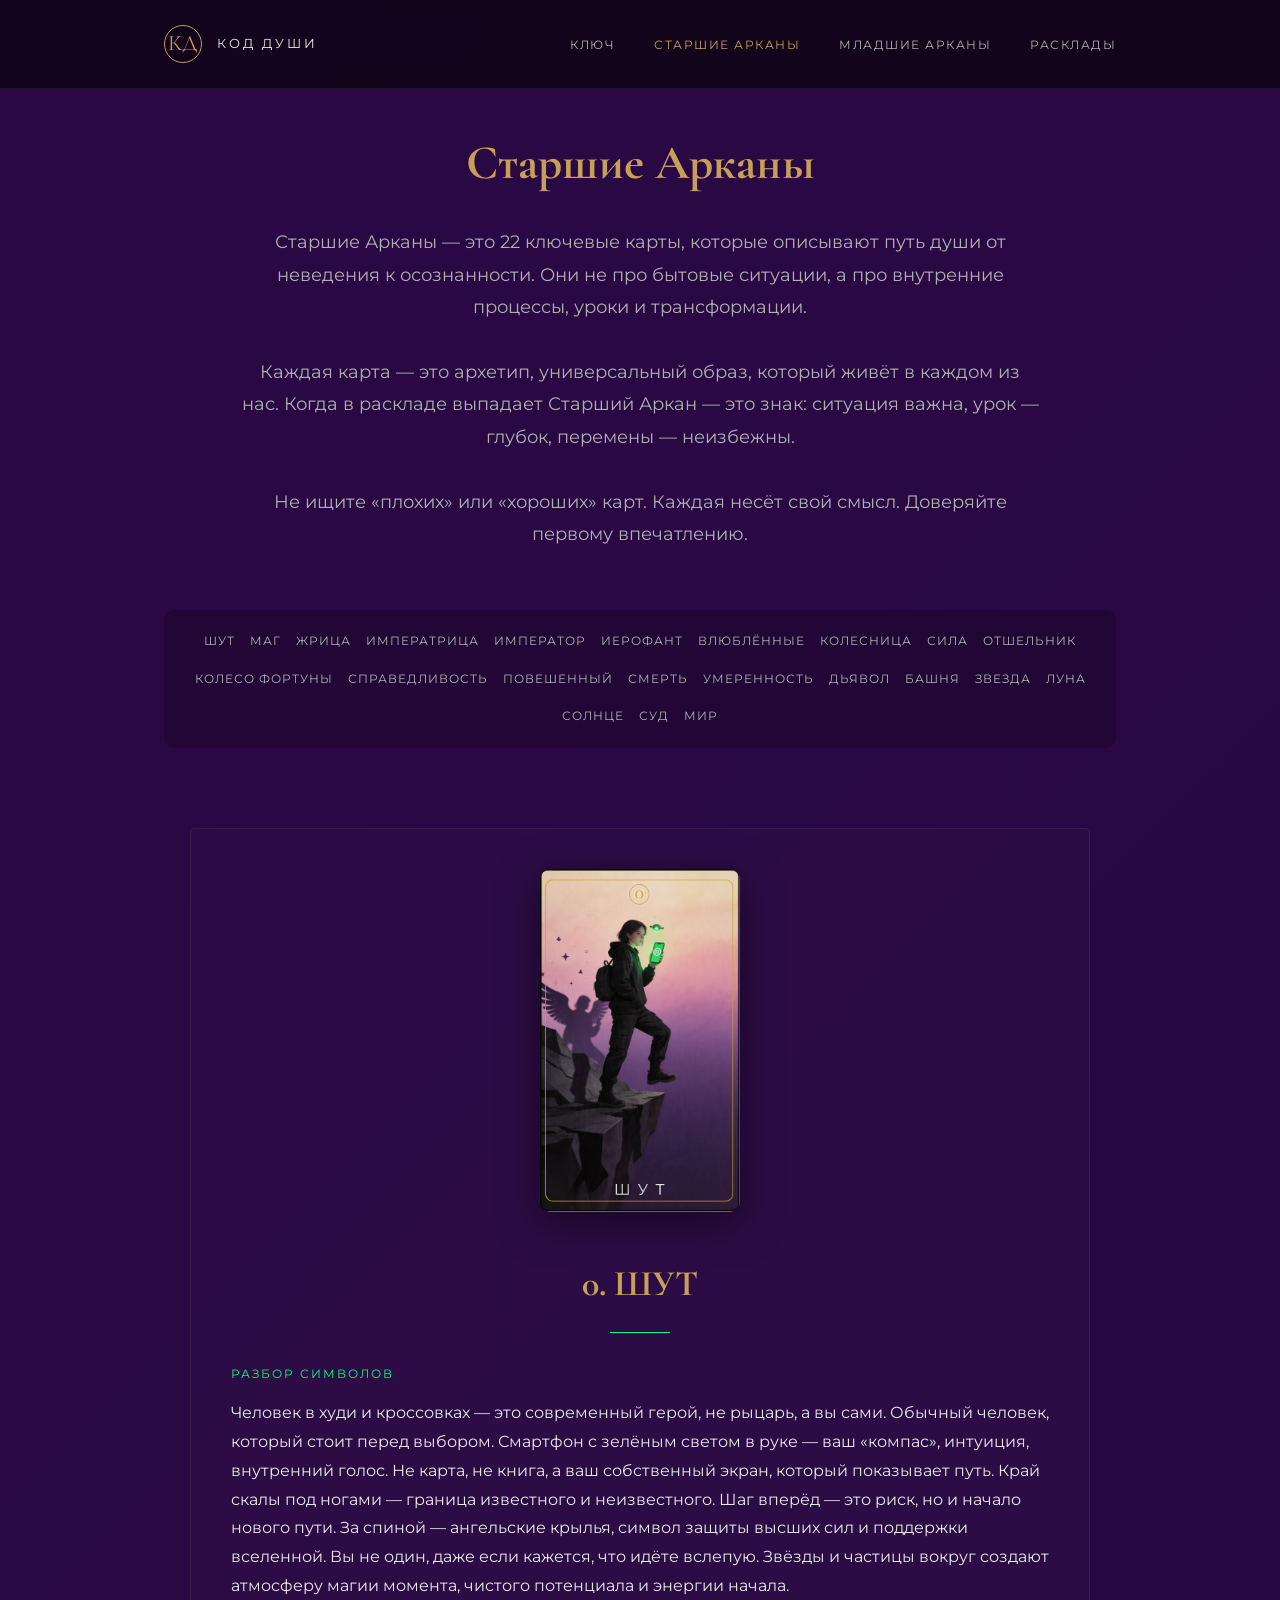
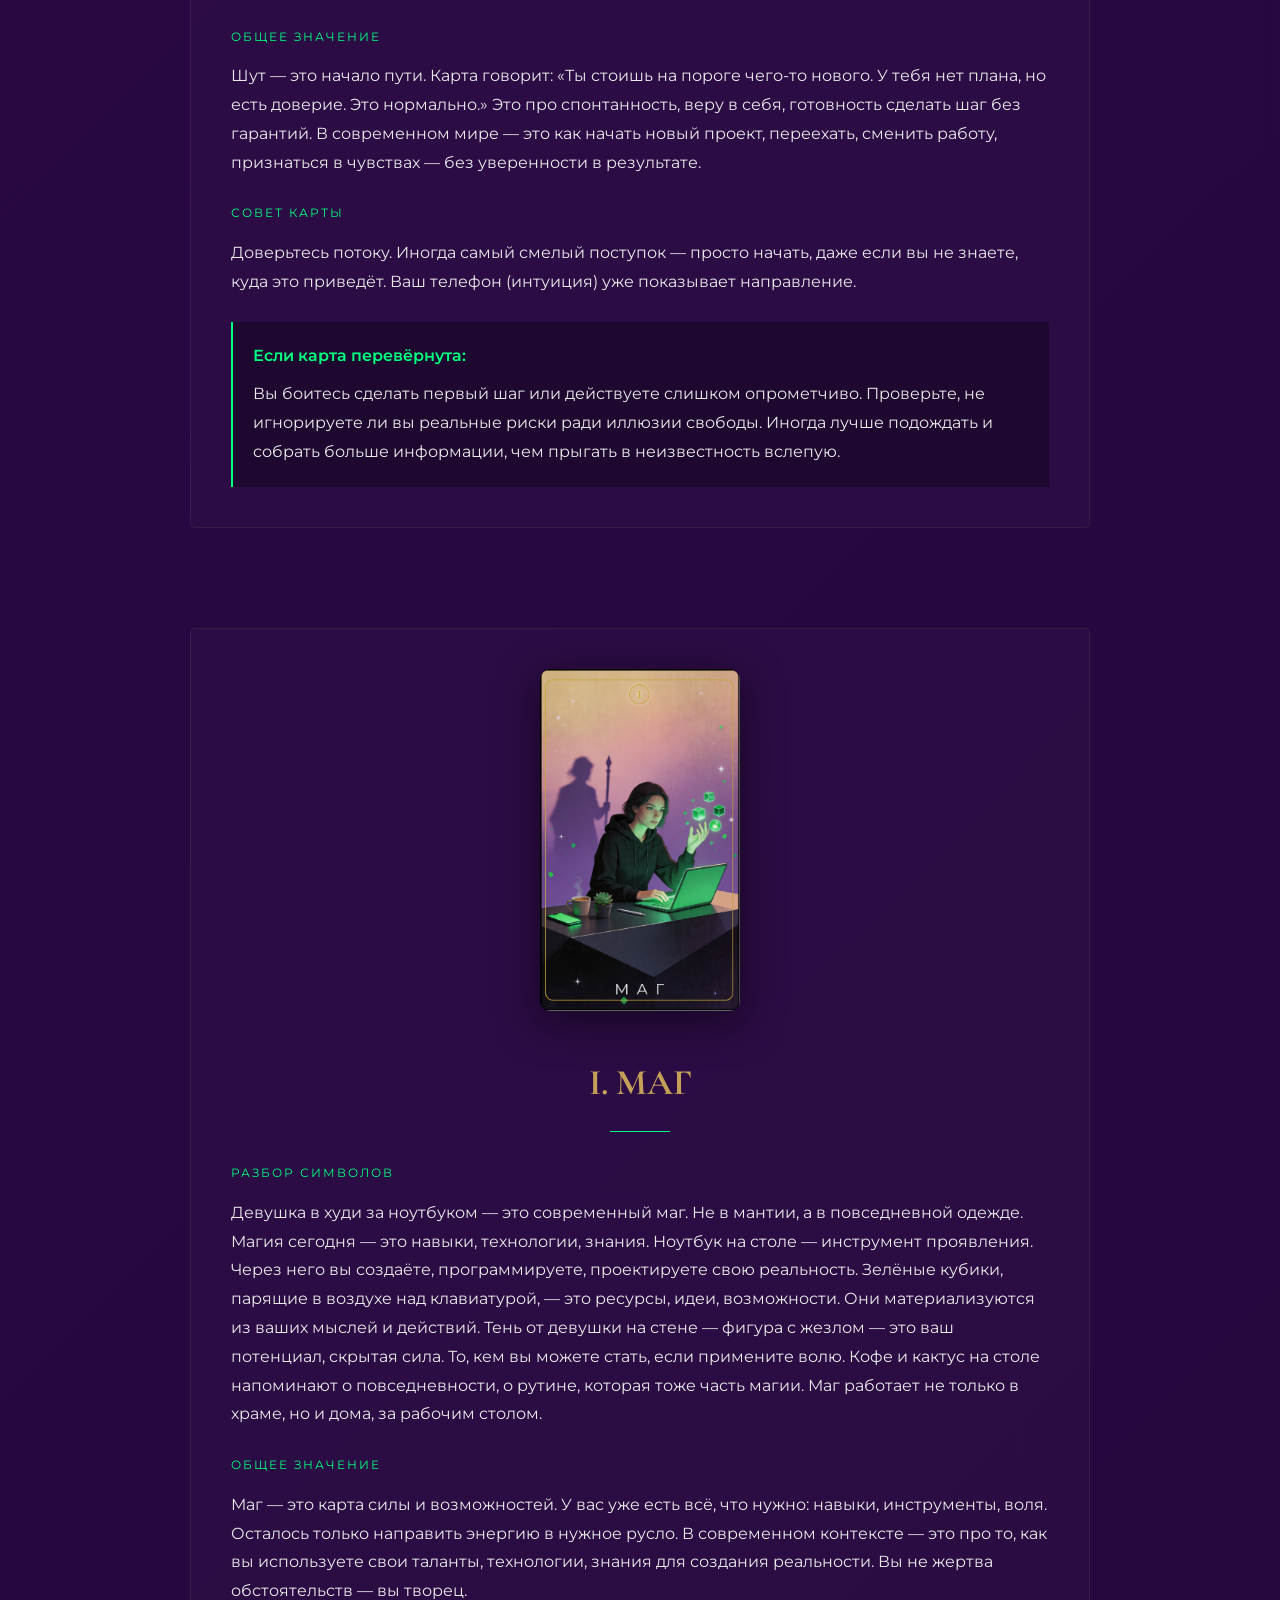
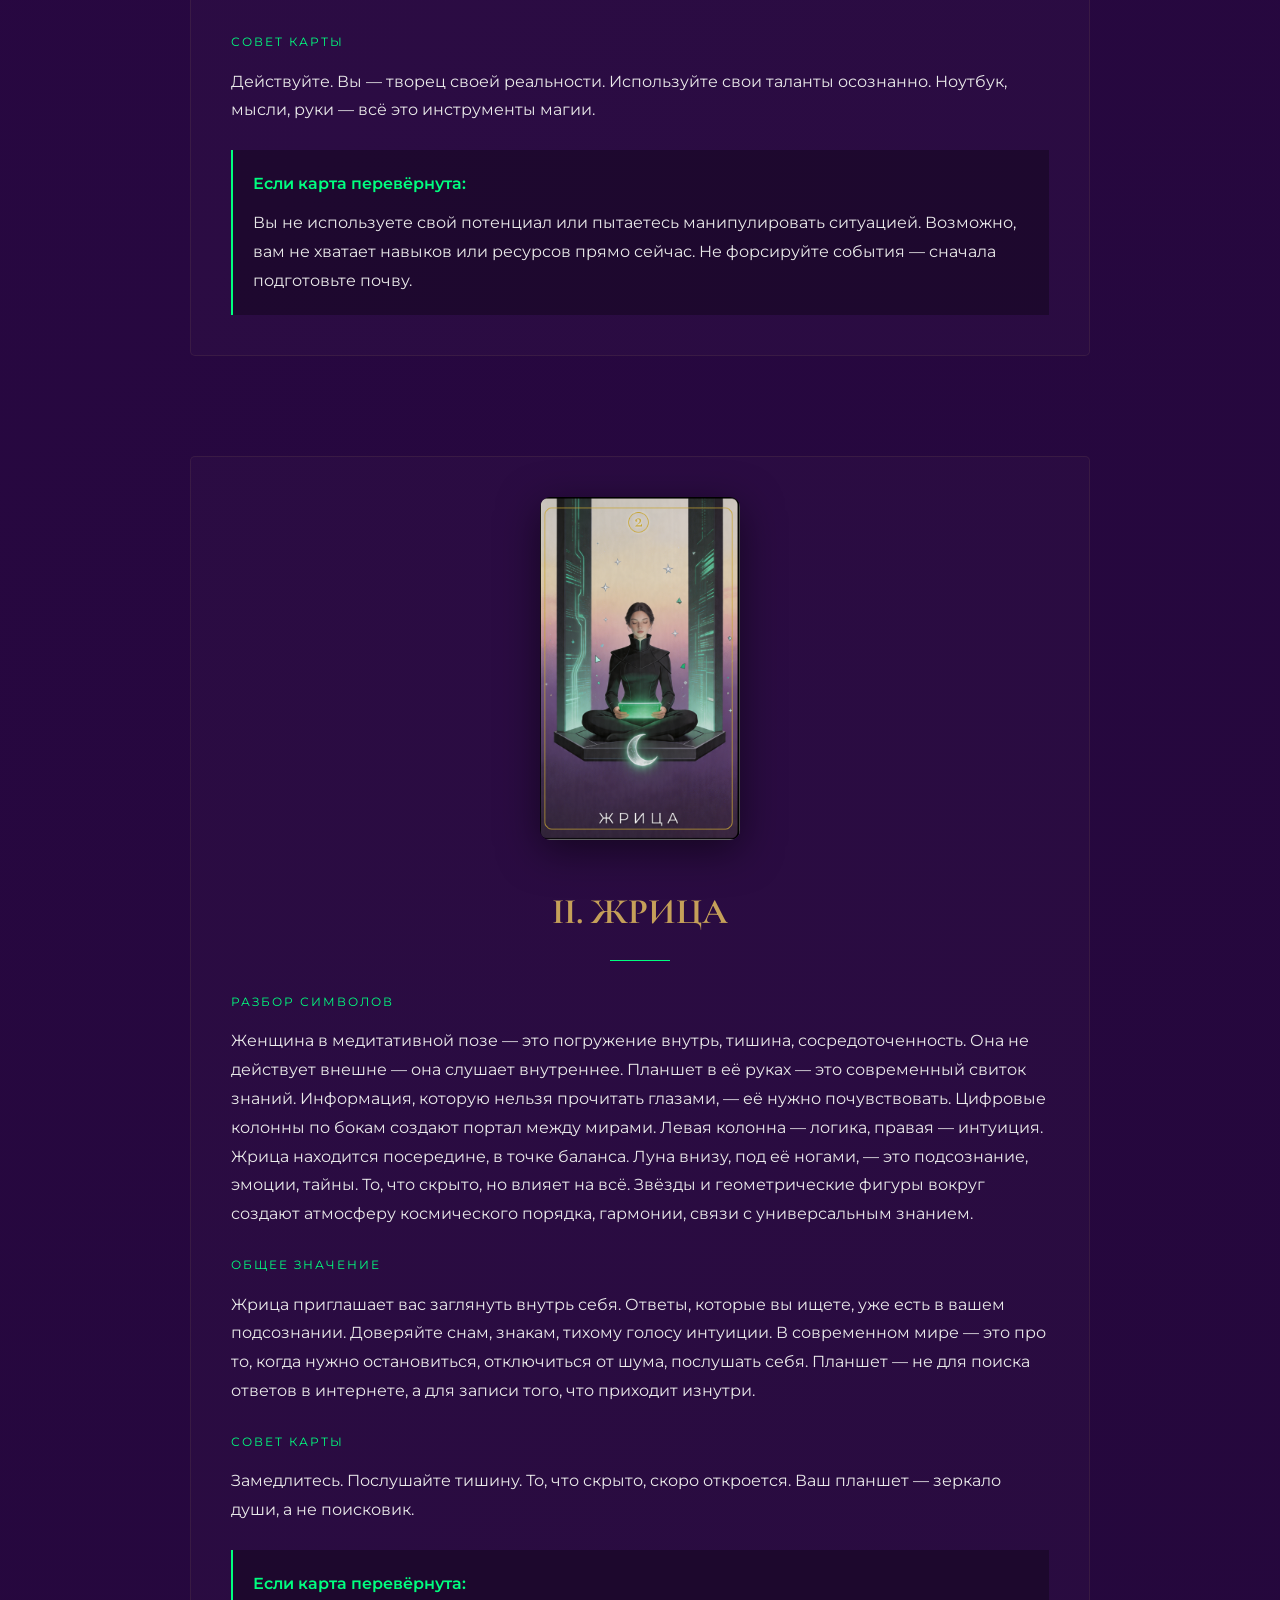
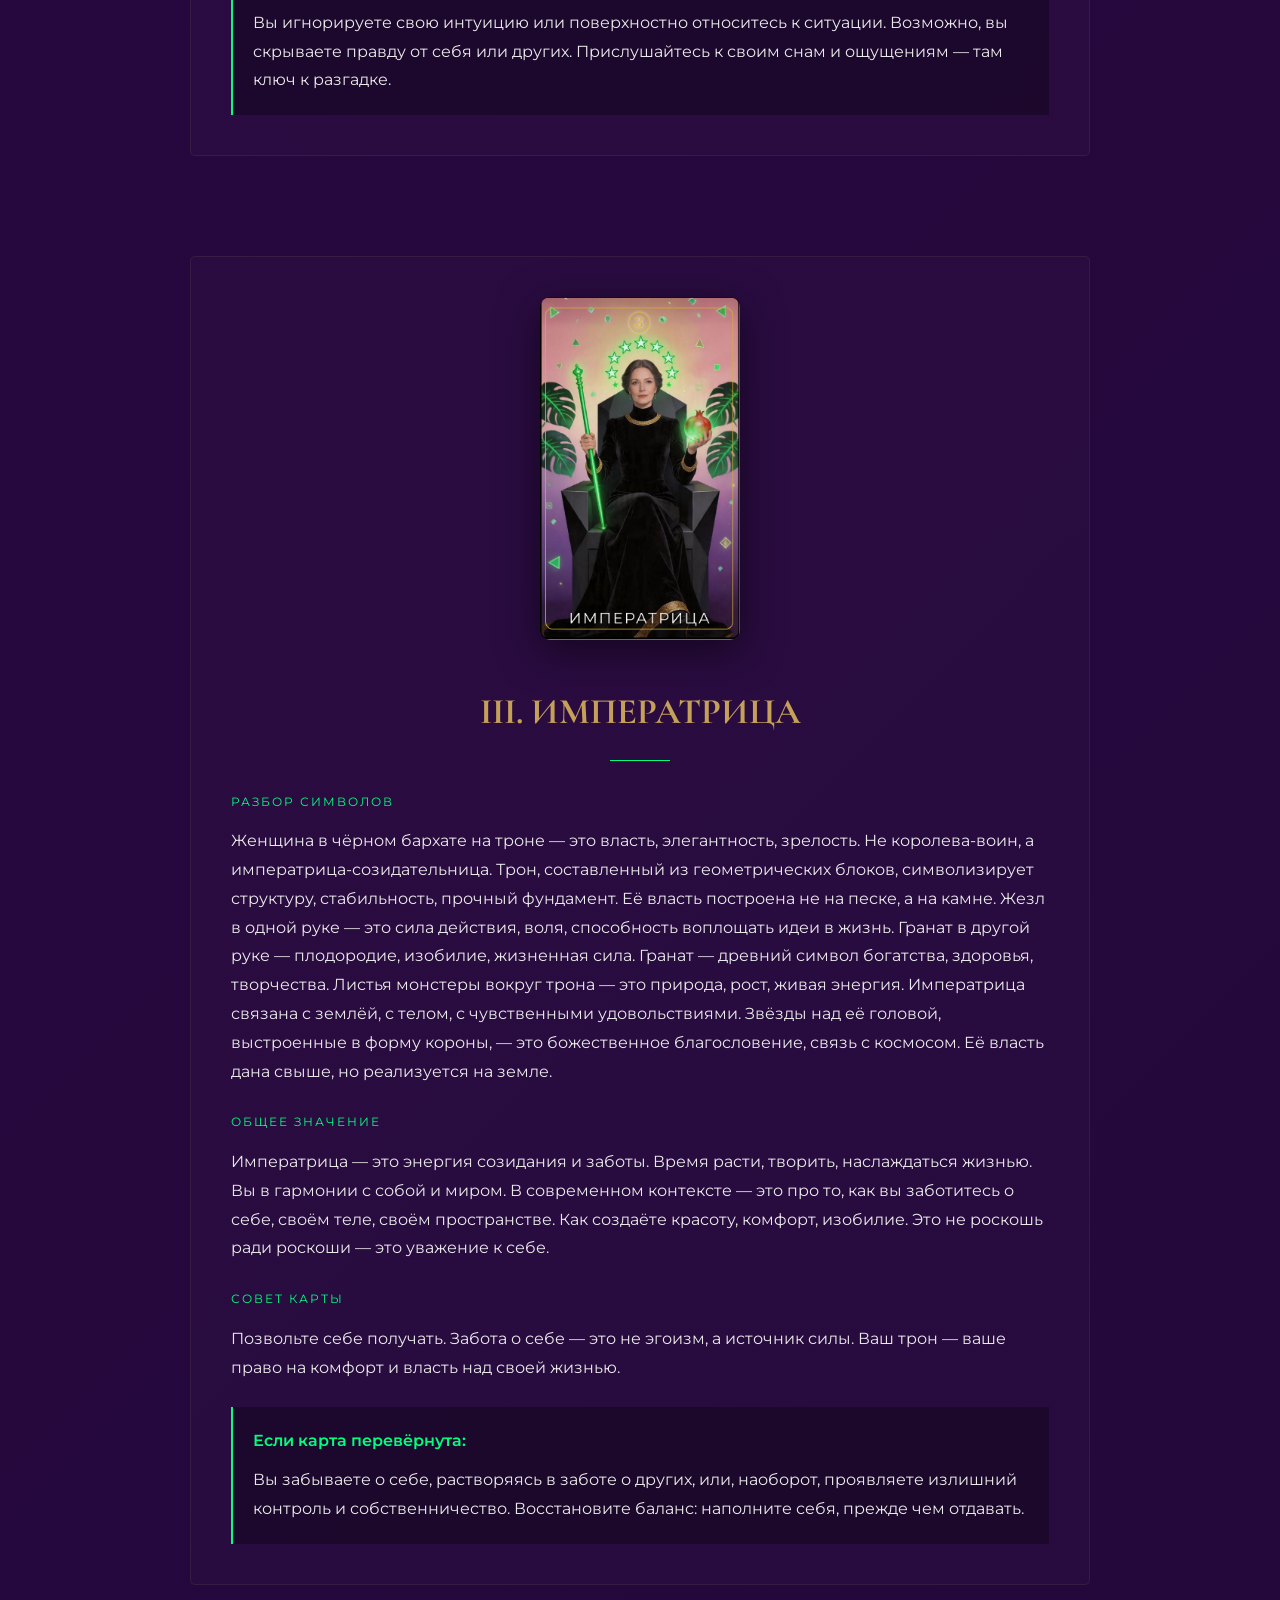
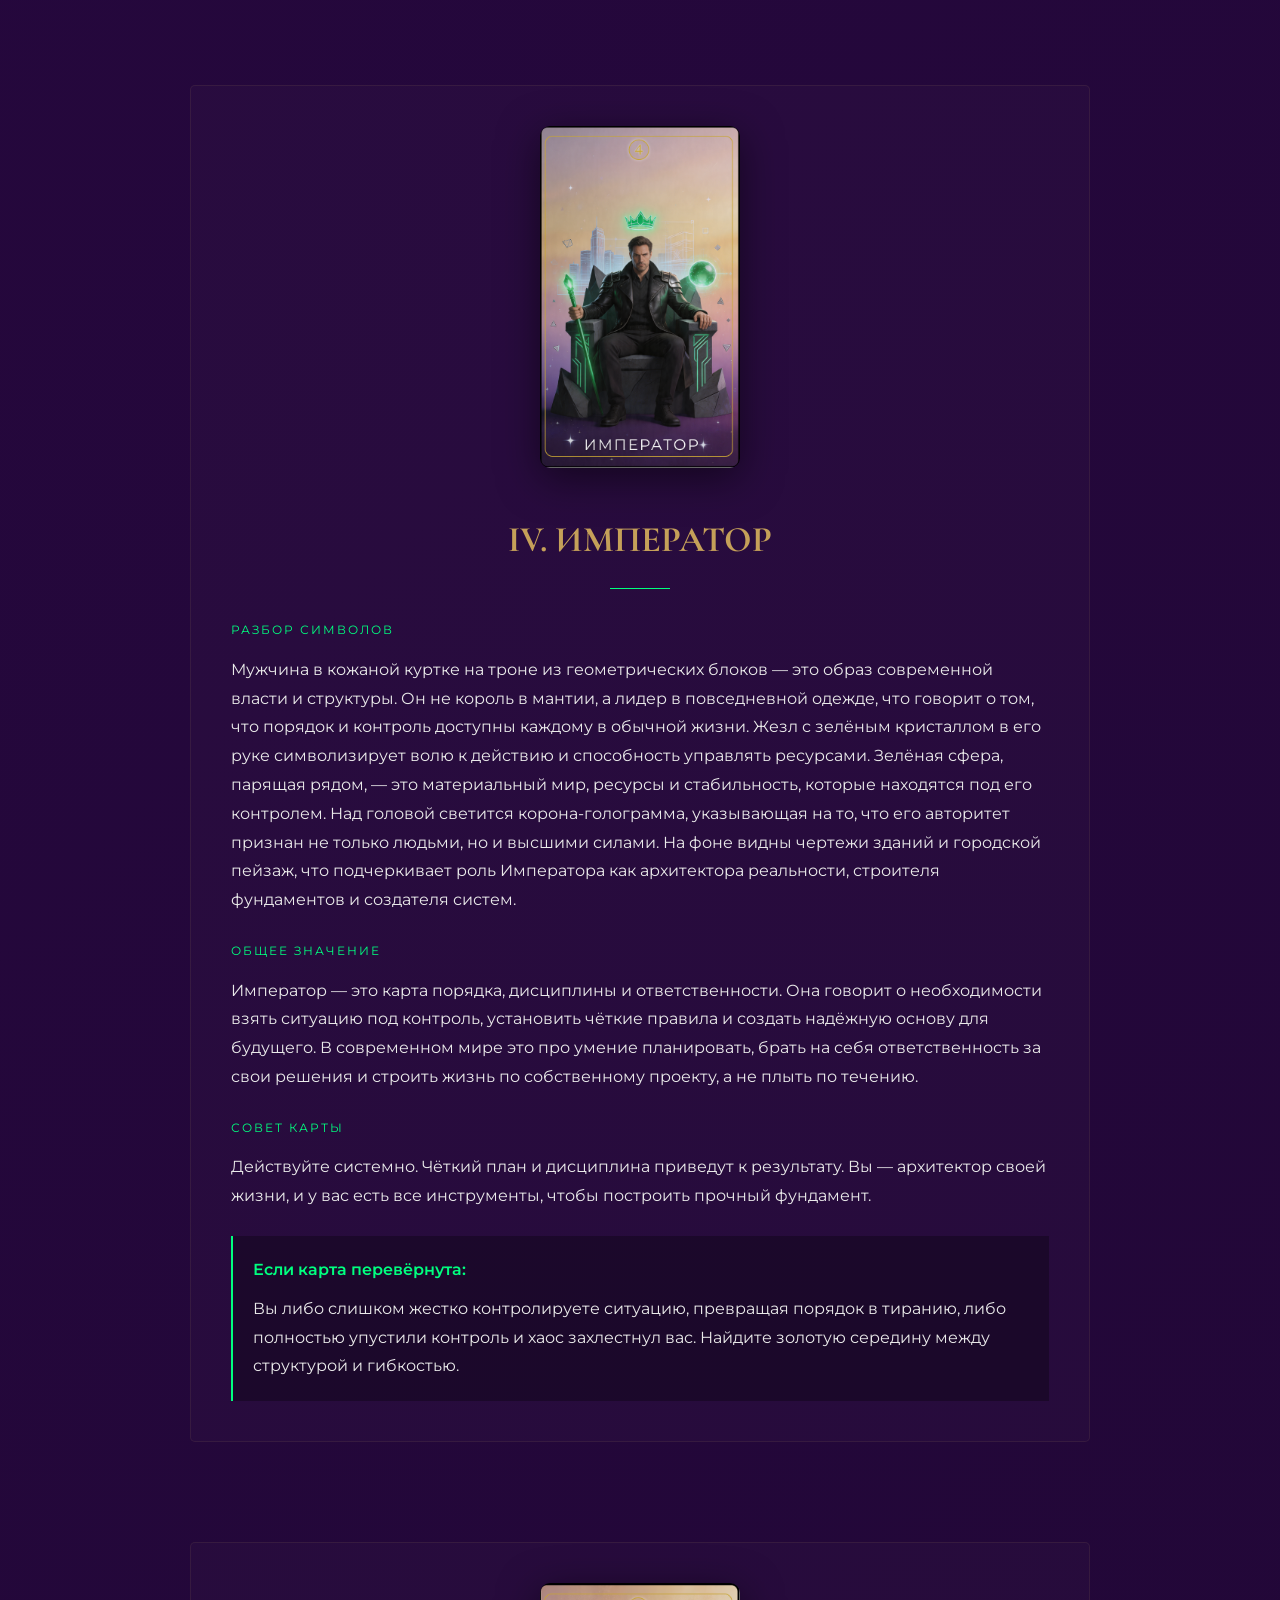
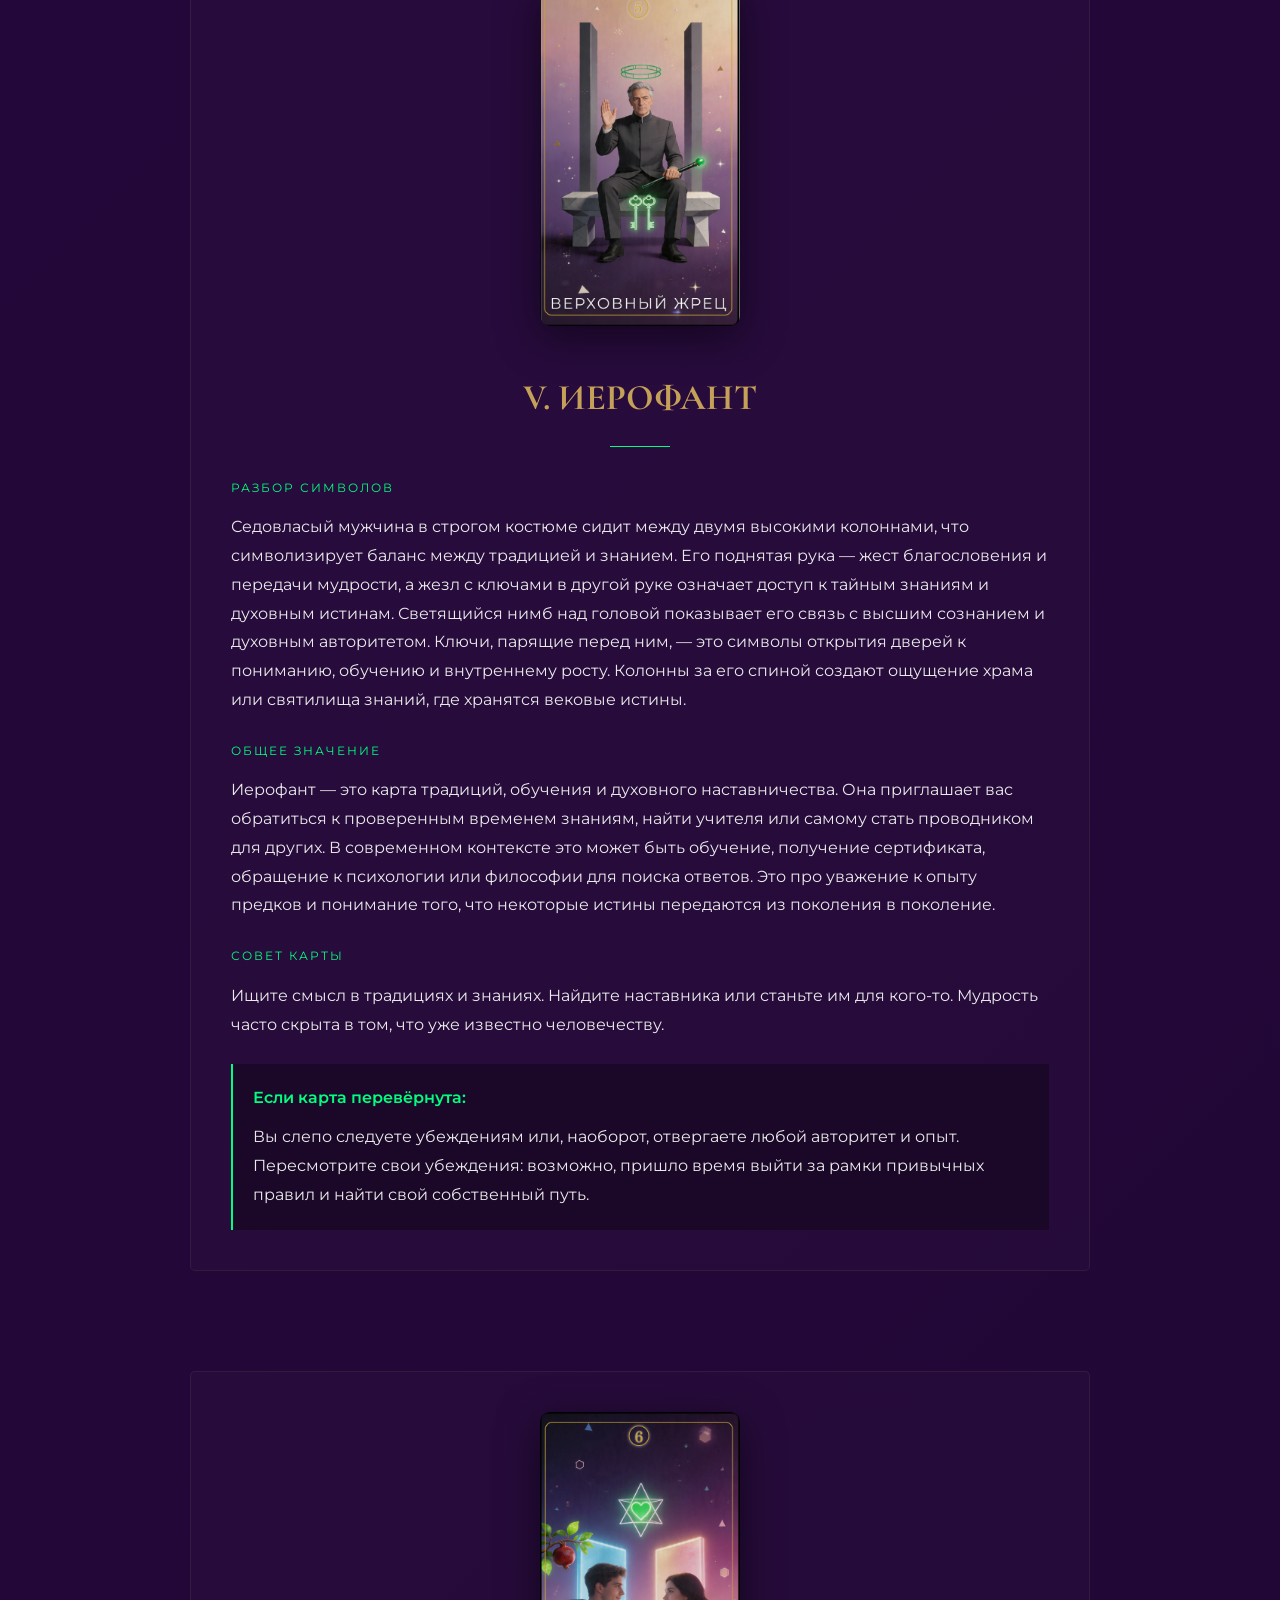
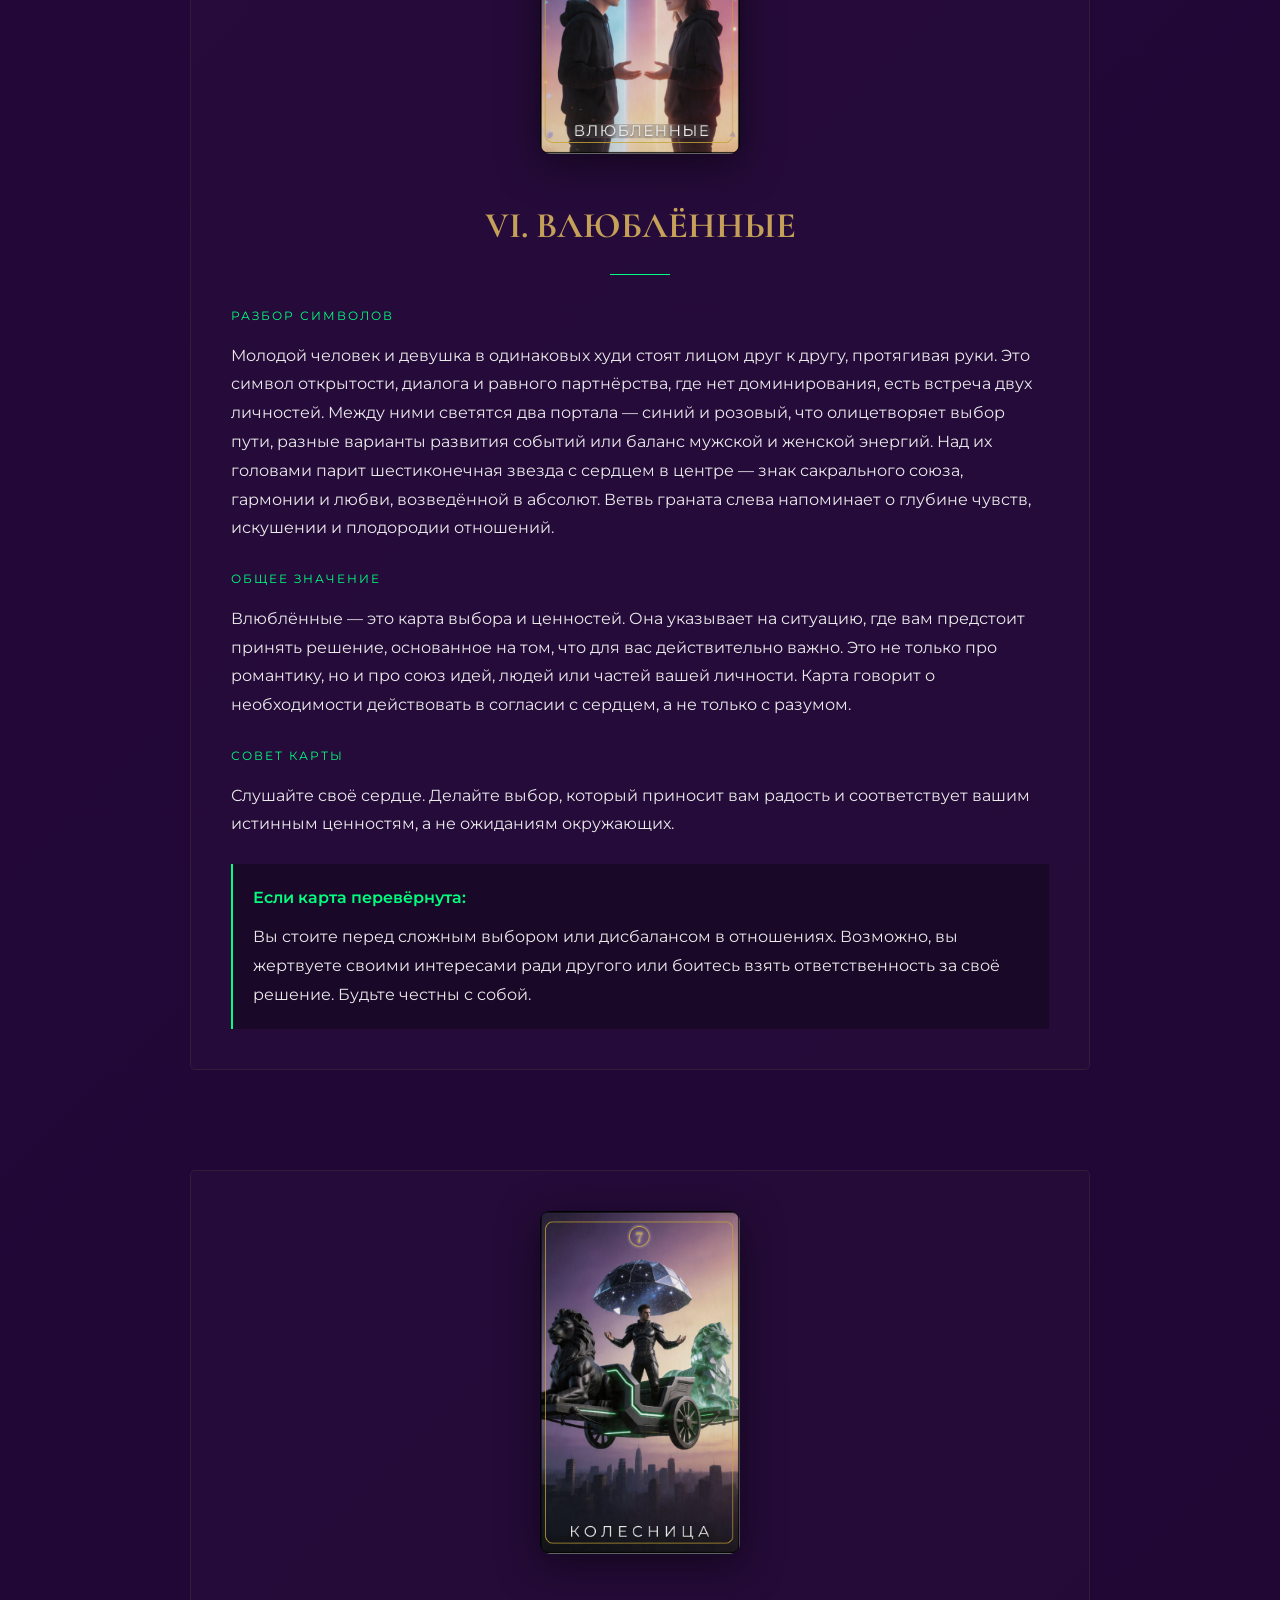
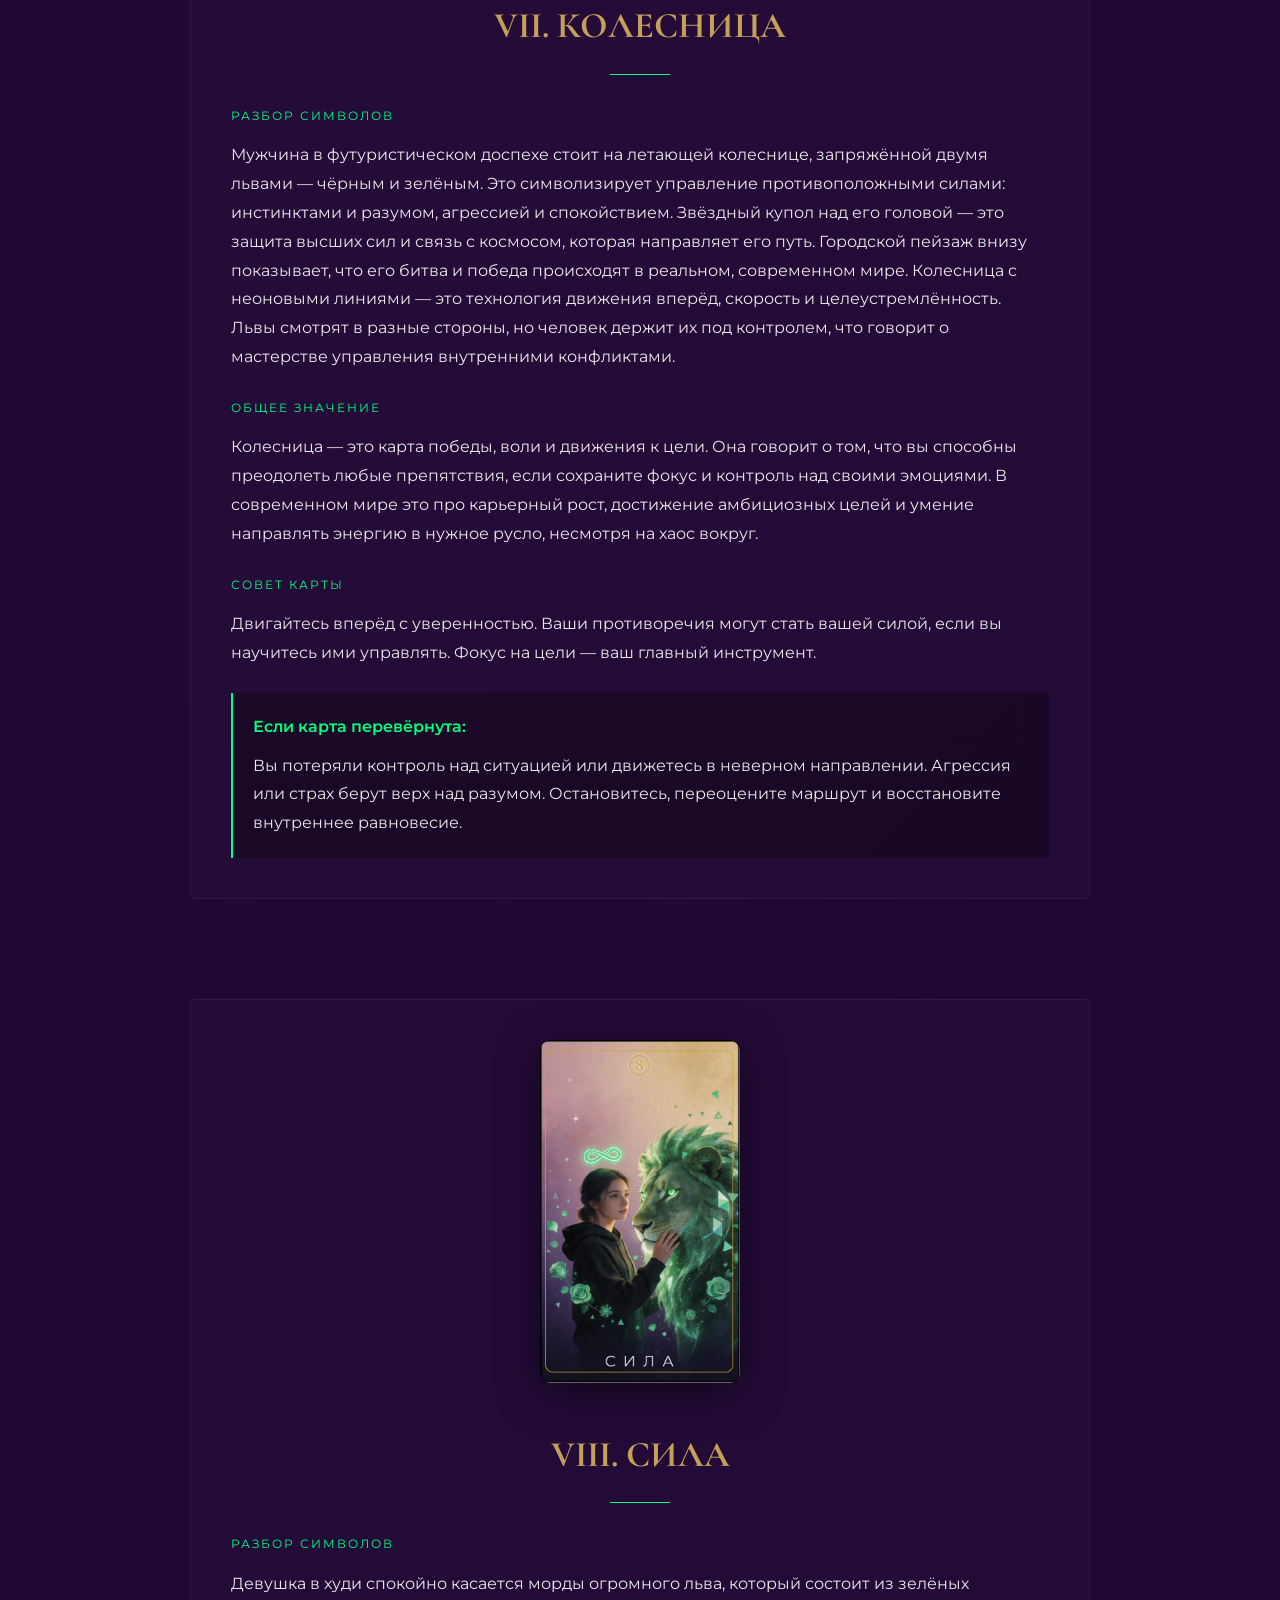
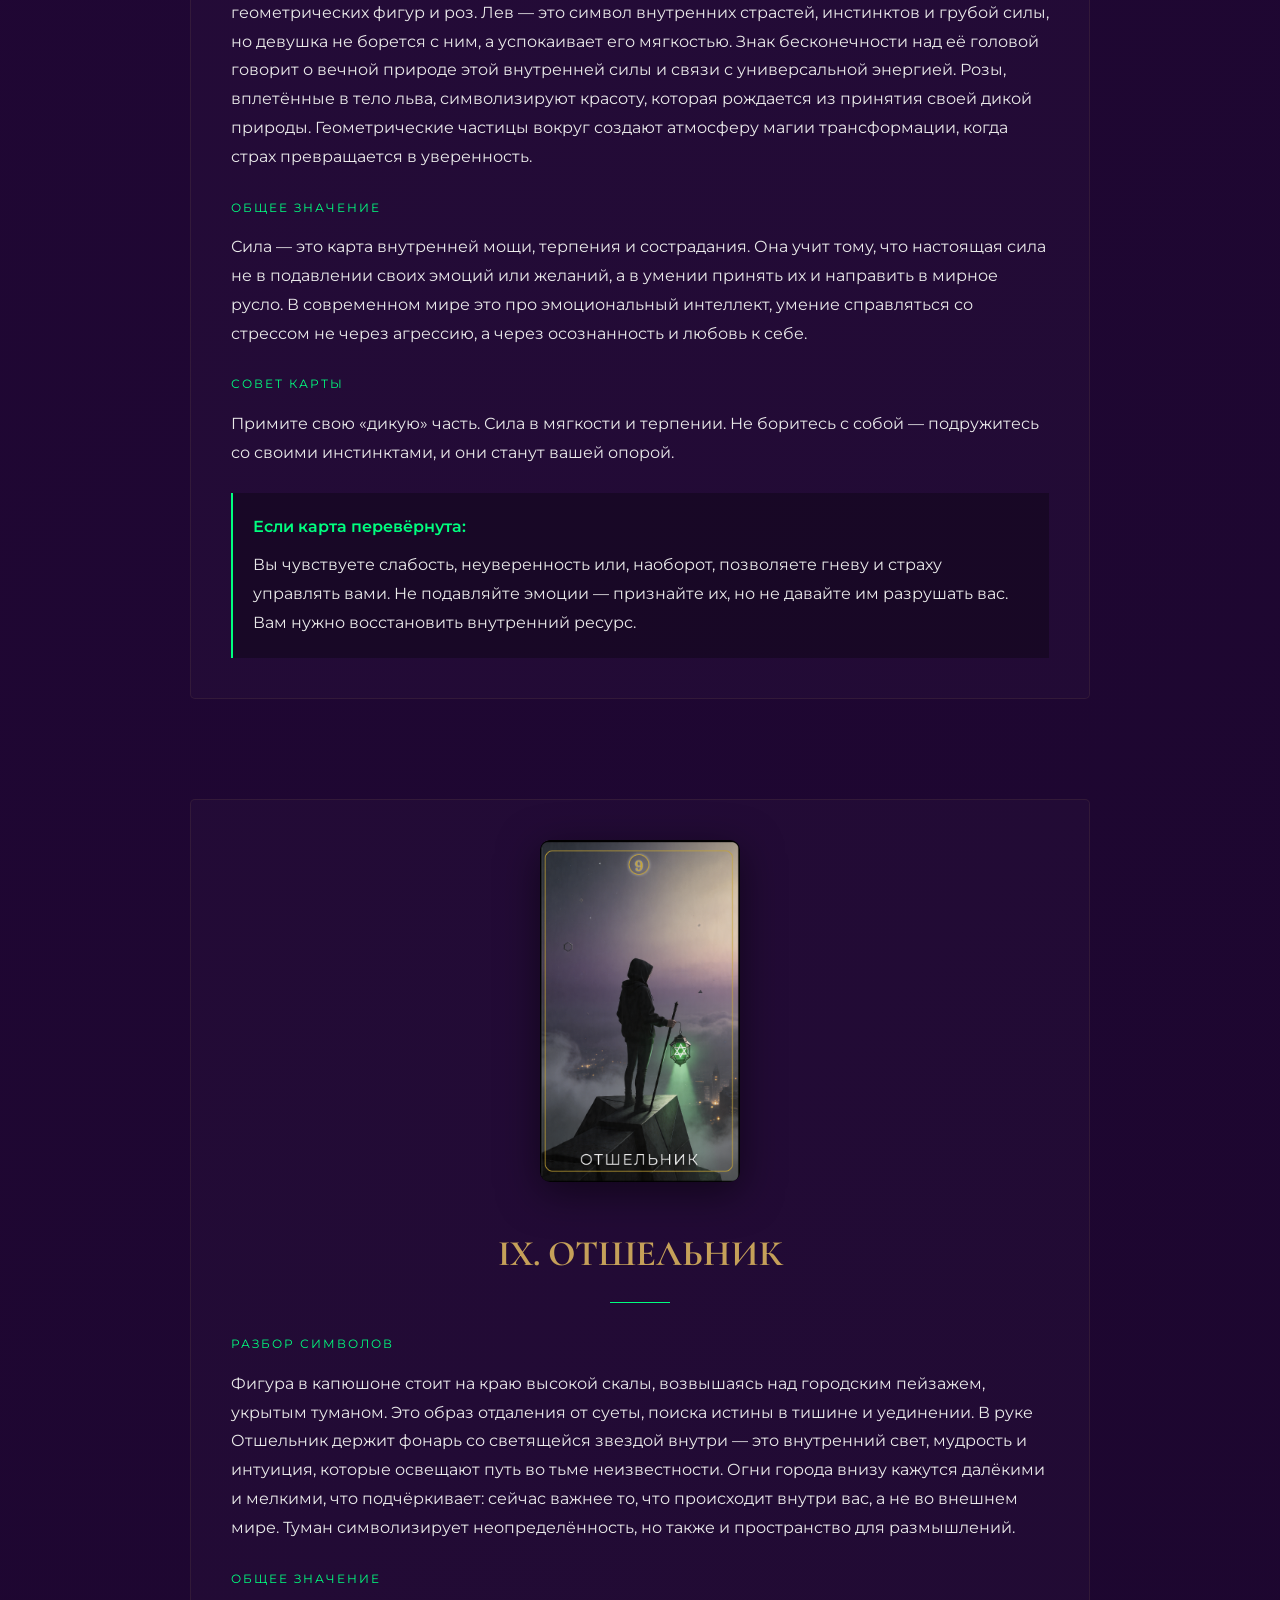
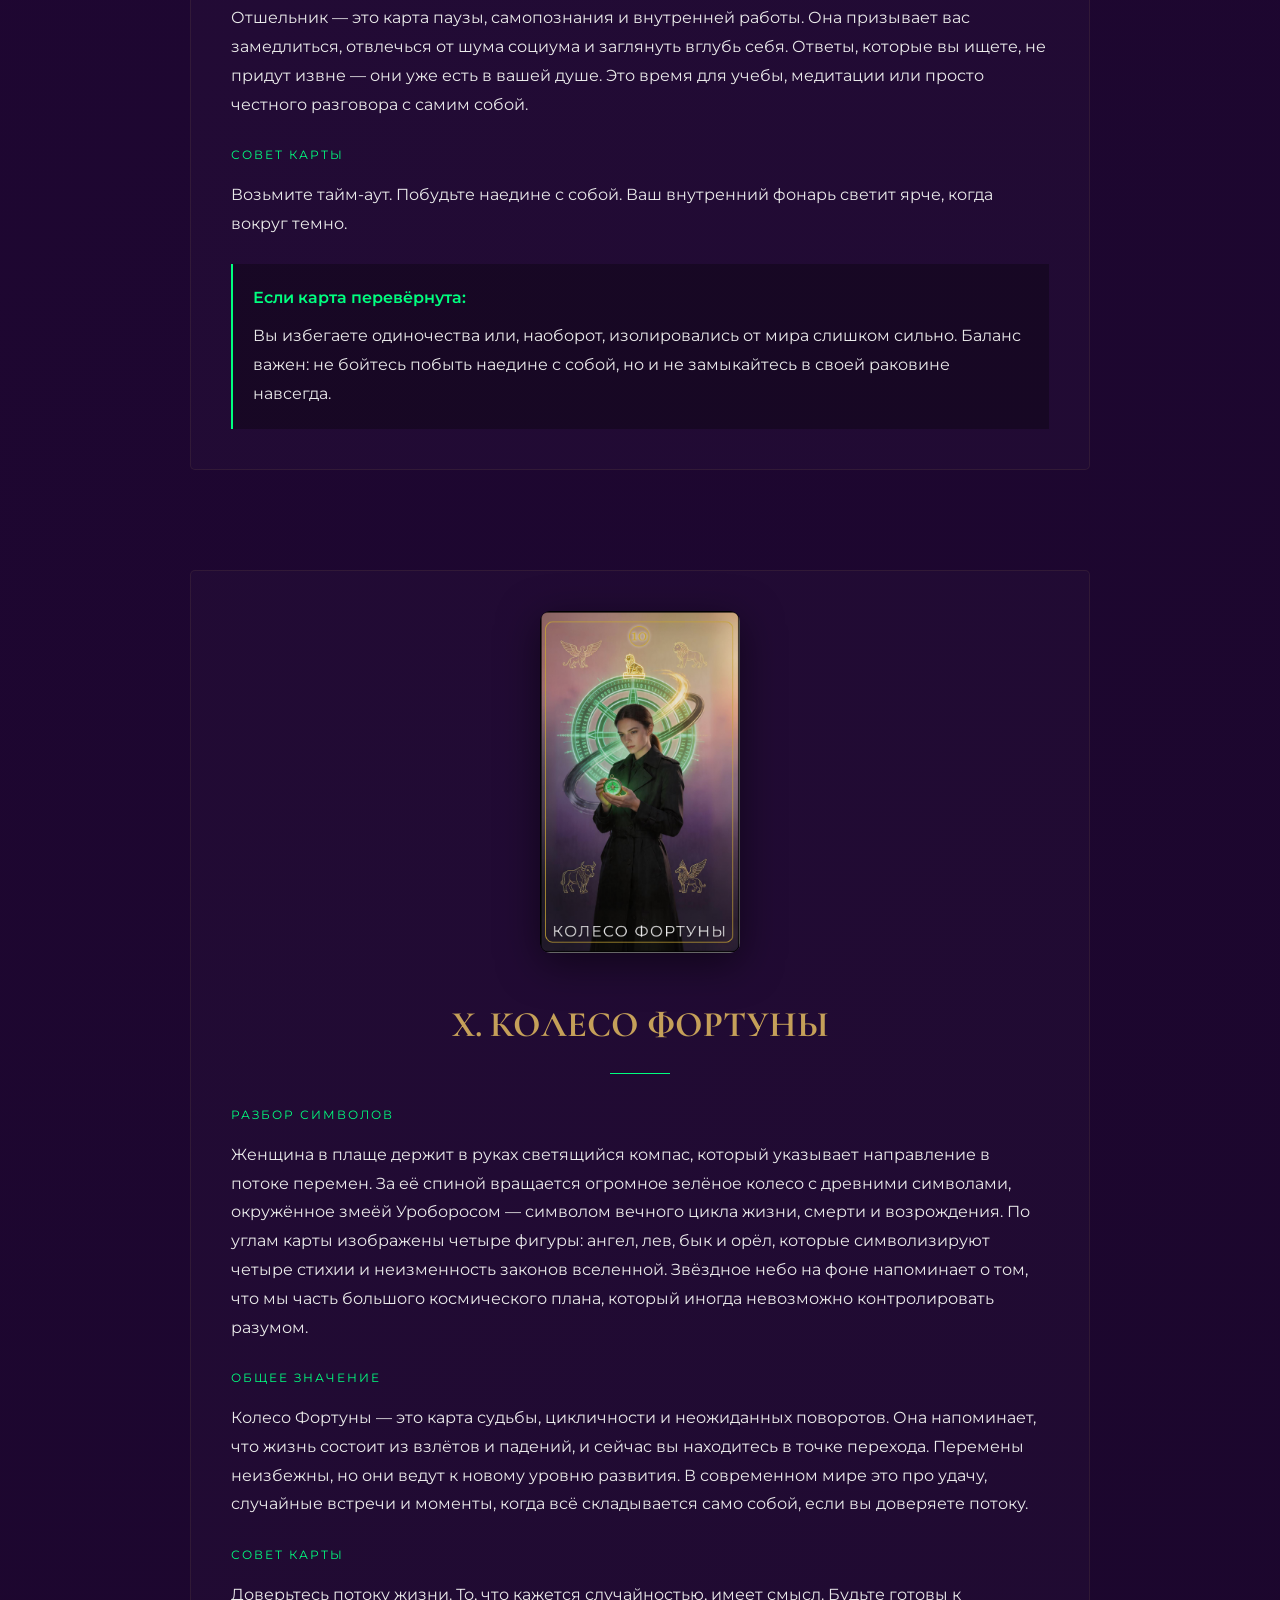
==== commit 91fab74d: "Update major.html" ====
--- a/major.html
+++ b/major.html
@@ -209,7 +209,7 @@
 
         <!-- 0. ШУТ -->
         <article id="shut" class="card-block">
-            <img src="images/major/shut.png" alt="Шут" class="card-image">
+            <img src="shut.png" alt="Шут" class="card-image">
             <h2 class="card-title">0. ШУТ</h2>
             
             <span class="section-label">Разбор символов</span>
@@ -229,7 +229,7 @@
 
         <!-- I. МАГ -->
         <article id="mag" class="card-block">
-            <img src="images/major/mag.png" alt="Маг" class="card-image">
+            <img src="mag.png" alt="Маг" class="card-image">
             <h2 class="card-title">I. МАГ</h2>
             
             <span class="section-label">Разбор символов</span>
@@ -249,7 +249,7 @@
 
         <!-- II. ЖРИЦА -->
         <article id="zhrica" class="card-block">
-            <img src="images/major/zhrica.png" alt="Жрица" class="card-image">
+            <img src="zhrica.png" alt="Жрица" class="card-image">
             <h2 class="card-title">II. ЖРИЦА</h2>
             
             <span class="section-label">Разбор символов</span>
@@ -269,7 +269,7 @@
 
         <!-- III. ИМПЕРАТРИЦА -->
         <article id="imperatritsa" class="card-block">
-            <img src="images/major/imperatritsa.png" alt="Императрица" class="card-image">
+            <img src="imperatritsa.png" alt="Императрица" class="card-image">
             <h2 class="card-title">III. ИМПЕРАТРИЦА</h2>
             
             <span class="section-label">Разбор символов</span>
@@ -289,7 +289,7 @@
 
         <!-- IV. ИМПЕРАТОР -->
         <article id="imperator" class="card-block">
-            <img src="images/major/imperator.png" alt="Император" class="card-image">
+            <img src="imperator.png" alt="Император" class="card-image">
             <h2 class="card-title">IV. ИМПЕРАТОР</h2>
             
             <span class="section-label">Разбор символов</span>
@@ -309,7 +309,7 @@
 
         <!-- V. ИЕРОФАНТ -->
         <article id="ierofant" class="card-block">
-            <img src="images/major/ierofant.png" alt="Иерофант" class="card-image">
+            <img src="ierofant.png" alt="Иерофант" class="card-image">
             <h2 class="card-title">V. ИЕРОФАНТ</h2>
             
             <span class="section-label">Разбор символов</span>
@@ -329,7 +329,7 @@
 
         <!-- VI. ВЛЮБЛЁННЫЕ -->
         <article id="vlublennye" class="card-block">
-            <img src="images/major/vlublennye.png" alt="Влюблённые" class="card-image">
+            <img src="vlublennye.png" alt="Влюблённые" class="card-image">
             <h2 class="card-title">VI. ВЛЮБЛЁННЫЕ</h2>
             
             <span class="section-label">Разбор символов</span>
@@ -349,7 +349,7 @@
 
         <!-- VII. КОЛЕСНИЦА -->
         <article id="kolesnica" class="card-block">
-            <img src="images/major/kolesnica.png" alt="Колесница" class="card-image">
+            <img src="kolesnica.png" alt="Колесница" class="card-image">
             <h2 class="card-title">VII. КОЛЕСНИЦА</h2>
             
             <span class="section-label">Разбор символов</span>
@@ -369,7 +369,7 @@
 
         <!-- VIII. СИЛА -->
         <article id="sila" class="card-block">
-            <img src="images/major/sila.png" alt="Сила" class="card-image">
+            <img src="sila.png" alt="Сила" class="card-image">
             <h2 class="card-title">VIII. СИЛА</h2>
             
             <span class="section-label">Разбор символов</span>
@@ -389,7 +389,7 @@
 
         <!-- IX. ОТШЕЛЬНИК -->
         <article id="otshelnik" class="card-block">
-            <img src="images/major/otshelnik.png" alt="Отшельник" class="card-image">
+            <img src="otshelnik.png" alt="Отшельник" class="card-image">
             <h2 class="card-title">IX. ОТШЕЛЬНИК</h2>
             
             <span class="section-label">Разбор символов</span>
@@ -409,7 +409,7 @@
 
         <!-- X. КОЛЕСО ФОРТУНЫ -->
         <article id="koleso" class="card-block">
-            <img src="images/major/koleso.png" alt="Колесо Фортуны" class="card-image">
+            <img src="koleso.png" alt="Колесо Фортуны" class="card-image">
             <h2 class="card-title">X. КОЛЕСО ФОРТУНЫ</h2>
             
             <span class="section-label">Разбор символов</span>
@@ -429,7 +429,7 @@
 
         <!-- XI. СПРАВЕДЛИВОСТЬ -->
         <article id="spravedlivost" class="card-block">
-            <img src="images/major/spravedlivost.png" alt="Справедливость" class="card-image">
+            <img src="spravedlivost.png" alt="Справедливость" class="card-image">
             <h2 class="card-title">XI. СПРАВЕДЛИВОСТЬ</h2>
             
             <span class="section-label">Разбор символов</span>
@@ -449,7 +449,7 @@
 
         <!-- XII. ПОВЕШЕННЫЙ -->
         <article id="poveshenny" class="card-block">
-            <img src="images/major/poveshenny.png" alt="Повешенный" class="card-image">
+            <img src="poveshenny.png" alt="Повешенный" class="card-image">
             <h2 class="card-title">XII. ПОВЕШЕННЫЙ</h2>
             
             <span class="section-label">Разбор символов</span>
@@ -469,7 +469,7 @@
 
         <!-- XIII. СМЕРТЬ -->
         <article id="smert" class="card-block">
-            <img src="images/major/smert.png" alt="Смерть" class="card-image">
+            <img src="smert.png" alt="Смерть" class="card-image">
             <h2 class="card-title">XIII. СМЕРТЬ</h2>
             
             <span class="section-label">Разбор символов</span>
@@ -489,7 +489,7 @@
 
         <!-- XIV. УМЕРЕННОСТЬ -->
         <article id="umerennost" class="card-block">
-            <img src="images/major/umerennost.png" alt="Умеренность" class="card-image">
+            <img src="umerennost.png" alt="Умеренность" class="card-image">
             <h2 class="card-title">XIV. УМЕРЕННОСТЬ</h2>
             
             <span class="section-label">Разбор символов</span>
@@ -509,7 +509,7 @@
 
         <!-- XV. ДЬЯВОЛ -->
         <article id="dyavol" class="card-block">
-            <img src="images/major/dyavol.png" alt="Дьявол" class="card-image">
+            <img src="dyavol.png" alt="Дьявол" class="card-image">
             <h2 class="card-title">XV. ДЬЯВОЛ</h2>
             
             <span class="section-label">Разбор символов</span>
@@ -529,7 +529,7 @@
 
         <!-- XVI. БАШНЯ -->
         <article id="bashnya" class="card-block">
-            <img src="images/major/bashnya.png" alt="Башня" class="card-image">
+            <img src="bashnya.png" alt="Башня" class="card-image">
             <h2 class="card-title">XVI. БАШНЯ</h2>
             
             <span class="section-label">Разбор символов</span>
@@ -549,7 +549,7 @@
 
         <!-- XVII. ЗВЕЗДА -->
         <article id="zvezda" class="card-block">
-            <img src="images/major/zvezda.png" alt="Звезда" class="card-image">
+            <img src="zvezda.png" alt="Звезда" class="card-image">
             <h2 class="card-title">XVII. ЗВЕЗДА</h2>
             
             <span class="section-label">Разбор символов</span>
@@ -569,7 +569,7 @@
 
         <!-- XVIII. ЛУНА -->
         <article id="luna" class="card-block">
-            <img src="images/major/luna.png" alt="Луна" class="card-image">
+            <img src="luna.png" alt="Луна" class="card-image">
             <h2 class="card-title">XVIII. ЛУНА</h2>
             
             <span class="section-label">Разбор символов</span>
@@ -589,7 +589,7 @@
 
         <!-- XIX. СОЛНЦЕ -->
         <article id="solntse" class="card-block">
-            <img src="images/major/solntse.png" alt="Солнце" class="card-image">
+            <img src="solntse.png" alt="Солнце" class="card-image">
             <h2 class="card-title">XIX. СОЛНЦЕ</h2>
             
             <span class="section-label">Разбор символов</span>
@@ -609,7 +609,7 @@
 
         <!-- XX. СУД -->
         <article id="sud" class="card-block">
-            <img src="images/major/sud.png" alt="Суд" class="card-image">
+            <img src="sud.png" alt="Суд" class="card-image">
             <h2 class="card-title">XX. СУД</h2>
             
             <span class="section-label">Разбор символов</span>
@@ -629,7 +629,7 @@
 
         <!-- XXI. МИР -->
         <article id="mir" class="card-block">
-            <img src="images/major/mir.png" alt="Мир" class="card-image">
+            <img src="mir.png" alt="Мир" class="card-image">
             <h2 class="card-title">XXI. МИР</h2>
             
             <span class="section-label">Разбор символов</span>
@@ -671,4 +671,4 @@
     });
 </script>
 </body>
-</html>+</html>
